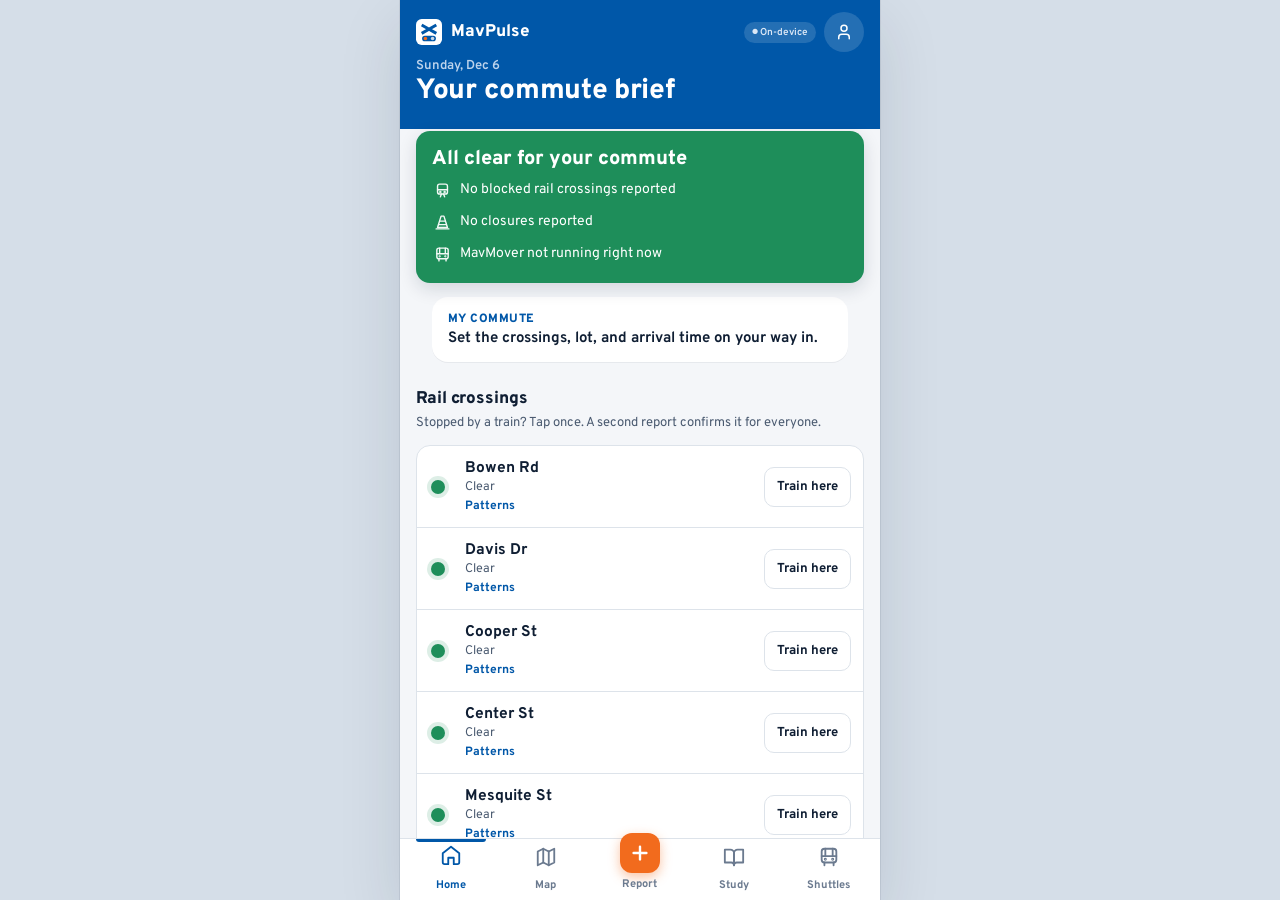
==== index.html @ 6c8ca6f6 "Show the path on the lock screen only while the app is in the background One notice appears when you" ====
<!DOCTYPE html>
<html lang="en">
<head>
    <meta charset="UTF-8">
    <meta name="viewport" content="width=device-width, initial-scale=1.0, viewport-fit=cover">
    <meta name="theme-color" content="#0f1920">
    <meta name="description" content="MavPulse: live rail crossings, closures, weather alerts, parking and MavMover shuttles for the UTA community.">
    <meta name="apple-mobile-web-app-capable" content="yes">
    <meta name="apple-mobile-web-app-title" content="MavPulse">
    <title>MavPulse — UTA Campus & Commute</title>
    <link rel="manifest" href="manifest.webmanifest">
    <link rel="icon" type="image/png" sizes="64x64" href="icons/favicon-64.png">
    <link rel="icon" type="image/png" sizes="192x192" href="icons/icon-192.png">
    <link rel="apple-touch-icon" href="icons/apple-touch-icon.png">
    <link rel="stylesheet" href="vendor/leaflet/leaflet.css">
    <link rel="preconnect" href="https://fonts.googleapis.com">
    <link rel="preconnect" href="https://fonts.gstatic.com" crossorigin>
    <link rel="stylesheet" href="https://fonts.googleapis.com/css2?family=Overpass:wght@400;500;600;700;800&display=swap">
    <link rel="stylesheet" href="style.css">
</head>
<body>
<svg width="0" height="0" style="position:absolute" aria-hidden="true">
  <defs>
    <symbol id="i-home" viewBox="0 0 24 24"><path d="m3 10 9-7 9 7v10a2 2 0 0 1-2 2h-4v-7H9v7H5a2 2 0 0 1-2-2z"/></symbol>
    <symbol id="i-map" viewBox="0 0 24 24"><path d="M3 6l6-3 6 3 6-3v15l-6 3-6-3-6 3z"/><path d="M9 3v15M15 6v15"/></symbol>
    <symbol id="i-plus" viewBox="0 0 24 24"><path d="M5 12h14M12 5v14"/></symbol>
    <symbol id="i-book" viewBox="0 0 24 24"><path d="M2 4h6a4 4 0 0 1 4 4v13a3 3 0 0 0-3-3H2z"/><path d="M22 4h-6a4 4 0 0 0-4 4v13a3 3 0 0 1 3-3h7z"/></symbol>
    <symbol id="i-bus" viewBox="0 0 24 24"><rect x="4" y="3" width="16" height="15" rx="3"/><path d="M4 11h16M8 3v8M16 3v8M7 18v3M17 18v3"/><circle cx="8" cy="14.5" r=".6"/><circle cx="16" cy="14.5" r=".6"/></symbol>
    <symbol id="i-user" viewBox="0 0 24 24"><path d="M19 21v-2a4 4 0 0 0-4-4H9a4 4 0 0 0-4 4v2"/><circle cx="12" cy="7" r="4"/></symbol>
    <symbol id="i-train" viewBox="0 0 24 24"><rect x="5" y="3" width="14" height="14" rx="3"/><path d="M5 11h14M9 21l1.5-4M15 21l-1.5-4"/><circle cx="9" cy="14" r=".7"/><circle cx="15" cy="14" r=".7"/></symbol>
    <symbol id="i-alert" viewBox="0 0 24 24"><path d="M10.3 3.9 2.2 18a2 2 0 0 0 1.7 3h16.2a2 2 0 0 0 1.7-3L13.7 3.9a2 2 0 0 0-3.4 0z"/><path d="M12 9v4M12 17h.01"/></symbol>
    <symbol id="i-cone" viewBox="0 0 24 24"><path d="M10 3h4l5 16H5z"/><path d="M8 10h8M6.5 15h11M3 21h18"/></symbol>
    <symbol id="i-parking" viewBox="0 0 24 24"><rect x="3" y="3" width="18" height="18" rx="3"/><path d="M9 17V7h4a3 3 0 0 1 0 6H9"/></symbol>
    <symbol id="i-shield" viewBox="0 0 24 24"><path d="M12 22s8-3.5 8-10V5l-8-3-8 3v7c0 6.5 8 10 8 10z"/></symbol>
    <symbol id="i-locate" viewBox="0 0 24 24"><circle cx="12" cy="12" r="7"/><circle cx="12" cy="12" r="2.5"/><path d="M12 2v3M12 19v3M2 12h3M19 12h3"/></symbol>
    <symbol id="i-pin" viewBox="0 0 24 24"><path d="M12 22s7-6.2 7-12a7 7 0 0 0-14 0c0 5.8 7 12 7 12z"/><circle cx="12" cy="10" r="2.5"/></symbol>
    <symbol id="i-ext" viewBox="0 0 24 24"><path d="M14 4h6v6M10 14 20 4M19 14v5a1 1 0 0 1-1 1H5a1 1 0 0 1-1-1V6a1 1 0 0 1 1-1h5"/></symbol>
    <symbol id="i-close" viewBox="0 0 24 24"><path d="M6 6l12 12M18 6 6 18"/></symbol>
    <symbol id="i-temp" viewBox="0 0 24 24"><path d="M14 14.8V4a2 2 0 0 0-4 0v10.8a4 4 0 1 0 4 0z"/></symbol>
    <symbol id="i-siren" viewBox="0 0 24 24"><path d="M7 18v-6a5 5 0 0 1 10 0v6"/><path d="M5 21h14v-3H5zM12 3v2M4.2 6.2l1.4 1.4M19.8 6.2l-1.4 1.4"/></symbol>
    <symbol id="i-bag" viewBox="0 0 24 24"><path d="M5 8h14l-1 13H6z"/><path d="M9 8V6a3 3 0 0 1 6 0v2"/></symbol>
    <symbol id="i-pill" viewBox="0 0 24 24"><rect x="3" y="8.5" width="18" height="7" rx="3.5" transform="rotate(-45 12 12)"/><path d="m9.5 9.5 5 5"/></symbol>
    <symbol id="i-card" viewBox="0 0 24 24"><rect x="3" y="6" width="18" height="12" rx="2"/><path d="M3 10h18M7 15h3"/></symbol>
    <symbol id="i-spray" viewBox="0 0 24 24"><rect x="7" y="9" width="8" height="12" rx="1.5"/><path d="M9 9V6h4v3M16 5h.01M19 4h.01M19 7h.01M17.5 2.5h.01"/></symbol>
    <symbol id="i-bolt" viewBox="0 0 24 24"><path d="M13 2 4 14h7l-1 8 9-12h-7z"/></symbol>
    <symbol id="i-key" viewBox="0 0 24 24"><circle cx="8" cy="15" r="4"/><path d="m11 12 9-9M17 6l2 2M15 8l2 2"/></symbol>
    <symbol id="i-car" viewBox="0 0 24 24"><path d="M5 17H3v-5l2-5h14l2 5v5h-2"/><path d="M3 12h18"/><circle cx="7.5" cy="17" r="2"/><circle cx="16.5" cy="17" r="2"/><path d="M9.5 17h5"/></symbol>
    <symbol id="i-police" viewBox="0 0 24 24"><path d="M12 2 4 5v6c0 5 3.4 9.4 8 11 4.6-1.6 8-6 8-11V5z"/><path d="M12 8l1.2 2.4 2.6.4-1.9 1.8.5 2.6-2.4-1.3-2.4 1.3.5-2.6-1.9-1.8 2.6-.4z"/></symbol>
    <symbol id="i-bell" viewBox="0 0 24 24"><path d="M6 8a6 6 0 0 1 12 0c0 7 3 9 3 9H3s3-2 3-9M10.3 21a1.9 1.9 0 0 0 3.4 0"/></symbol>
    <symbol id="i-sun" viewBox="0 0 24 24"><circle cx="12" cy="12" r="4.5"/><path d="M12 1.5v2.5M12 20v2.5M4.6 4.6l1.8 1.8M17.6 17.6l1.8 1.8M1.5 12H4M20 12h2.5M4.6 19.4l1.8-1.8M17.6 6.4l1.8-1.8"/></symbol>
    <symbol id="i-partly" viewBox="0 0 24 24"><path d="M8 3v1.5M3.6 4.6l1 1M2 9h1.5M12.4 4.6l-1 1"/><path d="M5.3 11.2A4 4 0 1 1 11.6 7"/><path d="M17 20H8.5a4 4 0 1 1 1-7.9A5 5 0 0 1 19 13.5 3.3 3.3 0 0 1 17 20z"/></symbol>
    <symbol id="i-cloud" viewBox="0 0 24 24"><path d="M17.5 19H8a5 5 0 1 1 1.2-9.9A6 6 0 0 1 20.5 12 3.6 3.6 0 0 1 17.5 19z"/></symbol>
    <symbol id="i-rain" viewBox="0 0 24 24"><path d="M17.5 15H8a5 5 0 1 1 1.2-9.9A6 6 0 0 1 20.5 8 3.6 3.6 0 0 1 17.5 15z"/><path d="M8 18l-1 3M12 18l-1 3M16 18l-1 3"/></symbol>
    <symbol id="i-storm" viewBox="0 0 24 24"><path d="M17.5 14H8a5 5 0 1 1 1.2-9.9A6 6 0 0 1 20.5 7 3.6 3.6 0 0 1 17.5 14z"/><path d="M12.5 14l-2.5 4h4l-2.5 4"/></symbol>
    <symbol id="i-fog" viewBox="0 0 24 24"><path d="M4 9h16M3 13h18M5 17h14M8 21h8"/></symbol>
    <symbol id="i-snow" viewBox="0 0 24 24"><path d="M12 2v20M4 6l16 12M20 6 4 18"/></symbol>
    <symbol id="i-check" viewBox="0 0 24 24"><path d="M20 6 9 17l-5-5"/></symbol>
    <symbol id="i-star" viewBox="0 0 24 24"><path d="m12 3 2.8 5.7 6.2.9-4.5 4.4 1.1 6.2L12 17.3l-5.6 2.9 1.1-6.2L3 9.6l6.2-.9z"/></symbol>
    <symbol id="i-refresh" viewBox="0 0 24 24"><path d="M21 12a9 9 0 1 1-2.6-6.4L21 8"/><path d="M21 3v5h-5"/></symbol>
  </defs>
</svg>
<div class="phone-container">
<div class="phone-screen">
    <div class="splash" id="splash" aria-hidden="true">
        <svg class="splash-mark" viewBox="0 0 120 120">
            <g stroke="#fff" stroke-width="13" stroke-linecap="butt"><path d="M18 22l84 48M102 22L18 70"/></g>
            <rect x="20" y="82" width="80" height="30" rx="15" fill="#fff"/>
            <circle class="lamp-a" cx="40" cy="97" r="9"/>
            <circle class="lamp-b" cx="80" cy="97" r="9"/>
        </svg>
        <div class="splash-name">MavPulse</div>
    </div>

    <header class="app-bar">
        <div class="app-brand"><svg class="brand-mark" viewBox="0 0 32 32" aria-hidden="true"><rect width="32" height="32" rx="7" fill="#fff"/><g stroke="#0057a8" stroke-width="3.6" stroke-linecap="butt"><path d="M7 7.5l18 10.2M25 7.5L7 17.7"/></g><rect x="7.5" y="20.5" width="17" height="7" rx="3.5" fill="#0057a8"/><circle cx="11.6" cy="24" r="2.2" fill="#f26b1d"/><circle cx="20.4" cy="24" r="2.2" fill="#cbd6e4"/></svg>MavPulse</div>
        <div class="app-bar-right">
            <span class="sync-pill" id="sync-pill" title="Data mode">Connecting…</span>
            <button class="icon-btn" id="open-profile" type="button" aria-label="Profile and settings"><svg class="i" aria-hidden="true"><use href="#i-user"/></svg></button>
        </div>
    </header>
    <div class="offline-banner" id="offline-banner" hidden>You're offline. Showing the last conditions we loaded<span id="offline-since"></span>. Reports you make stay on this phone until you're back online.</div>

    <main class="main-content">

        <!-- ============ HOME ============ -->
        <section id="view-home" class="app-view active" aria-label="Home">
            <div class="view-header">
                <div class="view-tagline" id="home-date">Today</div>
                <div class="view-title">Your commute brief</div>
            </div>
            <div class="view-body">
                <div class="brief-card" id="brief-card" data-level="good">
                    <div class="brief-headline" id="brief-headline">Checking conditions…</div>
                    <ul class="brief-lines" id="brief-lines"></ul>
                </div>

                <button class="commute-card" id="open-commute" type="button">
                    <span class="commute-kicker" id="commute-kicker">My commute</span>
                    <span id="commute-summary">Set the crossings, lot, and arrival time on your way in.</span>
                </button>

                <div id="mavalert-list"></div>
                <div id="crossing-alerts"></div>

                <h2 class="section-title">Rail crossings</h2>
                <p class="section-hint">Stopped by a train? Tap once. A second report confirms it for everyone.</p>
                <div class="signal-board" id="crossing-list" aria-live="polite"></div>

                <h2 class="section-title">Closures reported by commuters</h2>
                <div id="closure-list" class="report-list"></div>

                <div class="emergency-card">
                    <div class="emergency-title">UTA emergency alerts</div>
                    <p>Official MavAlerts go out by text and email. Verified MavPulse admins relay them here, but sign up so you never miss one.</p>
                    <div class="row-btns">
                        <a class="pill-btn" id="link-mavalert" target="_blank" rel="noopener">Sign up for MavAlert <svg class="i sm" aria-hidden="true"><use href="#i-ext"/></svg></a>
                        <a class="pill-btn" id="link-emergency" target="_blank" rel="noopener">UTA emergency info <svg class="i sm" aria-hidden="true"><use href="#i-ext"/></svg></a>
                        <a class="pill-btn" id="link-hotline">Call emergency info line</a>
                    </div>
                </div>

                <details class="more-fold" id="home-more">
                    <summary>See more</summary>
                    <h2 class="section-title">Weather</h2>
                    <div class="nws-alert-status" id="nws-alert-status" aria-live="polite">Checking the National Weather Service…</div>
                    <div id="nws-alert-list" class="nws-alert-list"><div class="skeleton short"></div></div>

                    <div class="weather-strip" id="weather-strip">
                        <div class="weather-strip-icon" id="current-weather-icon" aria-hidden="true"><svg class="i"><use href="#i-partly"/></svg></div>
                        <div class="weather-strip-main">
                            <div><strong id="current-temperature">--</strong>° <span id="current-condition">Loading weather</span></div>
                            <div class="weather-strip-sub" id="weather-sub">UTA campus · Open-Meteo</div>
                            <div class="weather-strip-sub" id="weather-updated"></div>
                        </div>
                        <button class="icon-btn light" id="weather-refresh" type="button" aria-label="Refresh weather"><svg class="i" aria-hidden="true"><use href="#i-refresh"/></svg></button>
                    </div>

                    <h2 class="section-title">City road work</h2>
                    <p class="section-hint">Barricaded work zones from the City of Arlington's permit data.</p>
                    <div id="roadwork-list" class="report-list"><div class="skeleton"></div><div class="skeleton short"></div></div>

                    <h2 class="section-title">Campus updates</h2>
                    <div id="update-list" class="report-list"></div>
                </details>
            </div>
        </section>

        <!-- ============ MAP ============ -->
        <section id="view-map" class="app-view" aria-label="Map">
            <div class="view-header">
                <div class="view-tagline">Live conditions</div>
                <div class="view-title">Campus map</div>
            </div>
            <div class="filter-bar" aria-label="Map layers">
                <button class="filter-chip active" type="button" data-layer="crossings" aria-pressed="true">Crossings</button>
                <button class="filter-chip active" type="button" data-layer="closures" aria-pressed="true">Closures</button>
                <button class="filter-chip" type="button" data-layer="alerts" aria-pressed="false">Weather alerts</button>
                <button class="filter-chip" type="button" data-layer="roadwork" aria-pressed="false">City road work</button>
                <button class="filter-chip" type="button" data-layer="safety" aria-pressed="false">Safety</button>
                <button class="filter-chip" type="button" data-layer="parking" aria-pressed="false">Parking</button>
                <button class="filter-chip" type="button" data-layer="shuttles" aria-pressed="false">Shuttles</button>
                <button class="filter-chip" type="button" data-layer="study" aria-pressed="false">Study</button>
            </div>
            <div class="map-canvas">
                <div id="leaflet-map"></div>
                <button class="locate-btn" id="locate-btn" type="button" aria-pressed="false"><svg class="i" aria-hidden="true"><use href="#i-locate"/></svg><span>Locate me</span></button>
            </div>
            <div class="hazard-banner" id="hazard-banner" hidden></div>
            <div class="safety-card" id="safety-card" hidden></div>
            <section class="parking-panel" id="parking-panel" hidden aria-labelledby="parking-title">
                <div class="parking-head">
                    <h2 class="section-title" id="parking-title">UTA parking</h2>
                    <button class="small-btn" id="parking-fit" type="button">Show all on map</button>
                </div>
                <p class="section-hint" id="parking-count">Every UTA parking area is shaded blue on the map. Garages are labeled.</p>
                <div class="garage-list" id="garage-list"></div>
                <h3 class="zone-title">Student commuter zones</h3>
                <div class="zone-list" id="zone-list"></div>
                <p class="source-note">Zones apply on peak weeks (Aug 17–Sep 30 and Jan 12–Feb 15), weekdays 7 AM–1 PM. After 5 PM and on weekends most lots are open to any valid permit. Always follow posted signs. Source: UTA Parking &amp; Transportation, 2026–27 permit guide; outlines © OpenStreetMap.</p>
                <a class="parking-finder" id="parking-finder" target="_blank" rel="noopener">
                    <span><strong>Live open spaces</strong><span>Official counts in UTA Parking Finder</span></span>
                    <svg class="i" aria-hidden="true"><use href="#i-ext"/></svg>
                </a>
            </section>
            <div class="map-footer-text" id="map-footer-text">Tap a marker for detail.</div>
            <div class="map-legend">
                <div><span class="legend-dot crossing-clear"></span> Crossing clear</div>
                <div><span class="legend-dot crossing-blocked"></span> Crossing blocked</div>
                <div><span class="legend-dot closures"></span> Closure (commuter)</div>
                <div><span class="legend-swatch roadwork"></span> City road work</div>
                <div><span class="legend-swatch rail"></span> UP rail line</div>
                <div><span class="legend-dot me"></span> You</div>
                <div><span class="legend-swatch parking-area"></span> UTA parking</div>
                <div><span class="legend-dot shuttles"></span> Shuttle stop</div>
                <div><span class="legend-dot study"></span> Study spot</div>
                <div><span class="legend-swatch alert"></span> Weather alert area</div>
            </div>
        </section>

        <!-- ============ REPORT (contribute) ============ -->
        <section id="view-report" class="app-view" aria-label="Report">
            <div class="view-header">
                <div class="view-tagline">Help other Mavs</div>
                <div class="view-title">Report in one tap</div>
            </div>
            <div class="view-body">
                <div class="safety-note"><svg class="i" aria-hidden="true"><use href="#i-car"/></svg><span>Driving? Pull over or hand the phone to a passenger. Nothing here needs typing.</span></div>

                <div class="report-block">
                    <h3><svg class="i" aria-hidden="true"><use href="#i-train"/></svg>Train blocking a crossing</h3>
                    <p class="section-hint">Tap the crossing you're stopped at.</p>
                    <div class="big-btn-grid" id="report-crossing-grid"></div>
                    <button class="text-btn" id="report-crossing-near" type="button"><svg class="i sm" aria-hidden="true"><use href="#i-pin"/></svg>Use my location to pick the nearest crossing</button>
                </div>

                <div class="report-block">
                    <h3><svg class="i" aria-hidden="true"><use href="#i-cone"/></svg>Closure or road issue</h3>
                    <p class="section-hint">1. What is it?</p>
                    <div class="chip-grid" id="closure-kind-grid" role="radiogroup" aria-label="Kind of issue"></div>
                    <p class="section-hint">2. Where?</p>
                    <select id="closure-place" class="big-select" aria-label="Location">
                        <option value="">Choose a location…</option>
                    </select>
                    <div class="row-btns">
                        <button class="text-btn" id="closure-use-gps" type="button"><svg class="i sm" aria-hidden="true"><use href="#i-pin"/></svg>Use my location</button>
                        <button class="text-btn" id="closure-pick-map" type="button"><svg class="i sm" aria-hidden="true"><use href="#i-map"/></svg>Pick on map</button>
                    </div>
                    <button class="primary-btn" id="closure-submit" type="button">Post closure</button>
                    <div class="form-msg" id="closure-msg" aria-live="polite"></div>
                </div>

                <div class="points-card" id="points-card"></div>
            </div>
        </section>

        <!-- ============ STUDY ============ -->
        <section id="view-study" class="app-view" aria-label="Study spots">
            <div class="view-header">
                <div class="view-tagline">Find a seat</div>
                <div class="view-title">Study spots</div>
            </div>
            <div class="filter-bar study-filter-bar" aria-label="Study spot filters">
                <button class="filter-chip active" type="button" data-study-filter="all" aria-pressed="true">All</button>
                <button class="filter-chip" type="button" data-study-filter="open" aria-pressed="false">Reported open</button>
            </div>
            <div class="study-intro">There is no public seat-count feed for UTA study spaces, so MavPulse only shows what students report. Reports count for 60 minutes and earn you points.</div>
            <div class="view-body study-list" id="study-list"></div>
        </section>

        <!-- ============ SHUTTLES ============ -->
        <section id="view-transit" class="app-view" aria-label="Shuttles">
            <div class="view-header">
                <div class="view-tagline">MavMover</div>
                <div class="view-title">Campus shuttles</div>
            </div>
            <div class="view-body">
                <a class="tripshot-card" id="tripshot-link" target="_blank" rel="noopener">
                    <div>
                        <strong>See live bus locations</strong>
                        <span>Opens UTA's official TripShot tracker</span>
                    </div>
                    <svg class="i" aria-hidden="true"><use href="#i-ext"/></svg>
                </a>
                <div class="transit-toolbar"><span id="transit-updated">Schedule</span></div>
                <div class="route-list" id="route-list"></div>
                <p class="source-note">Routes, stops and hours from UTA Parking &amp; Transportation (school-year, Mon–Fri). Live vehicle positions are TripShot's; MavPulse links to them rather than copying them.</p>
            </div>
        </section>
    </main>

    <nav class="tab-bar" aria-label="Sections">
        <span class="tab-glider" id="tab-glider" aria-hidden="true"></span>
        <button class="tab-item active" data-view="home" aria-current="page"><span class="tab-icon"><svg class="i" aria-hidden="true"><use href="#i-home"/></svg></span><span class="tab-label">Home</span></button>
        <button class="tab-item" data-view="map"><span class="tab-icon"><svg class="i" aria-hidden="true"><use href="#i-map"/></svg></span><span class="tab-label">Map</span></button>
        <button class="tab-item tab-report" data-view="report"><span class="tab-icon"><svg class="i" aria-hidden="true"><use href="#i-plus"/></svg></span><span class="tab-label">Report</span></button>
        <button class="tab-item" data-view="study"><span class="tab-icon"><svg class="i" aria-hidden="true"><use href="#i-book"/></svg></span><span class="tab-label">Study</span></button>
        <button class="tab-item" data-view="transit"><span class="tab-icon"><svg class="i" aria-hidden="true"><use href="#i-bus"/></svg></span><span class="tab-label">Shuttles</span></button>
    </nav>

    <!-- ============ PROFILE / SETTINGS SHEET ============ -->
    <div class="sheet-backdrop" id="sheet-backdrop" hidden></div>
    <aside class="sheet" id="extra-sheet" hidden aria-label="Details">
        <div class="sheet-grip" aria-hidden="true"></div>
        <div class="sheet-head">
            <h2 id="extra-title">Details</h2>
            <button class="icon-btn dark" id="close-extra" type="button" aria-label="Close"><svg class="i" aria-hidden="true"><use href="#i-close"/></svg></button>
        </div>
        <div class="sheet-body" id="extra-body"></div>
    </aside>
    <aside class="sheet" id="profile-sheet" hidden aria-label="Profile and settings">
        <div class="sheet-grip" aria-hidden="true"></div>
        <div class="sheet-head">
            <h2>Profile &amp; settings</h2>
            <button class="icon-btn dark" id="close-profile" type="button" aria-label="Close"><svg class="i" aria-hidden="true"><use href="#i-close"/></svg></button>
        </div>
        <div class="sheet-body">
            <div class="points-card" id="profile-points"></div>

            <h3>Weekly leaderboard</h3>
            <p class="section-hint">UTA emails and other accounts are ranked on separate boards.</p>
            <h4 class="lb-label">UTA</h4>
            <ol class="leaderboard" id="leaderboard" aria-label="UTA reporters this week"></ol>
            <h4 class="lb-label">Other</h4>
            <ol class="leaderboard" id="leaderboard-other" aria-label="Other reporters this week"></ol>

            <div class="account-card" id="account-card">
                <div id="acct-anon">
                    <p class="section-hint"><b>Reporting never needs an account.</b> Create one to put your first name on a board and keep your points on any device.</p>
                    <div class="seg kind-seg" role="radiogroup" aria-label="Account type" id="acct-kind">
                        <button type="button" data-kind="uta" class="on" aria-checked="true">UTA</button>
                        <button type="button" data-kind="other" aria-checked="false">Other</button>
                    </div>
                    <p class="section-hint" id="acct-kind-help">Use your @mavs.uta.edu or @uta.edu email. You rank on the UTA board.</p>
                    <form id="acct-form" class="admin-form" autocomplete="on">
                        <input type="text" id="acct-name" placeholder="First name (shown on the board)" autocomplete="given-name" maxlength="20">
                        <input type="email" id="acct-email" placeholder="you@mavs.uta.edu" autocomplete="username" required>
                        <input type="password" id="acct-pass" placeholder="Password (6+ characters)" autocomplete="new-password" minlength="6" required>
                        <div class="acct-btns">
                            <button class="small-btn" type="submit" data-act="signup">Create account</button>
                            <button class="text-btn" type="submit" data-act="signin">I already have one</button>
                        </div>
                    </form>
                </div>
                <div id="acct-verify" hidden>
                    <p class="section-hint"><span class="kind-badge" id="acct-badge-verify">UTA</span> <b>Check your inbox.</b> We sent a link to <b id="acct-verify-email"></b>. Tap it, then come back here. You can keep reporting meanwhile; your points are saved. (Not there? Check Junk.)</p>
                    <div class="acct-btns">
                        <button class="small-btn" id="acct-check" type="button">I verified it</button>
                        <button class="text-btn" id="acct-resend" type="button">Resend the link</button>
                    </div>
                </div>
                <div id="acct-done" hidden>
                    <p class="section-hint">Signed in as <span class="kind-badge" id="acct-badge">UTA</span> <b id="acct-who"></b></p>
                    <form id="profile-form" class="admin-form">
                        <input type="text" id="profile-name" placeholder="First name" maxlength="20" required>
                        <label class="check-row"><input type="checkbox" id="profile-show" checked> <span id="profile-show-label">Show me on the UTA leaderboard</span></label>
                        <button class="small-btn" type="submit">Save</button>
                    </form>
                </div>
                <button class="text-btn" id="acct-signout" type="button" hidden>Sign out</button>
                <div class="form-msg" id="acct-msg" aria-live="polite"></div>
            </div>

            <h3>Notifications</h3>
            <div class="seg" role="radiogroup" aria-label="Notification mode" id="notify-mode">
                <button type="button" data-mode="commuter">Commuter</button>
                <button type="button" data-mode="quiet">Quiet</button>
                <button type="button" data-mode="off">Off</button>
            </div>
            <p class="section-hint" id="notify-help"></p>
            <div class="warn-card" id="notify-blocked" hidden>
                <strong>Notifications are blocked</strong>
                <p>Your phone is blocking alerts, so you'll only see them inside the app.</p>
                <p class="section-hint">iPhone: Settings → Notifications, or Safari → this site → Allow. Android: the lock icon in the address bar → Permissions → Notifications → Allow. If MavPulse is installed, also allow notifications for the app. A fully closed app cannot be woken without a push server, which this free host does not run. Android can still show a lock-screen alert while the installed app is in the background.</p>
            </div>

            <h3>Install on your phone</h3>
            <p class="section-hint">iPhone: Safari → Share → <b>Add to Home Screen</b>. Android: Chrome → ⋮ → <b>Install app</b>. No app store needed.</p>
            <button class="small-btn" id="install-btn" type="button" hidden>Install MavPulse</button>

            <div id="test-mode" hidden>
            <h3>Test mode</h3>
            <p class="section-hint">Simulates a train at a crossing (two fake reporters) so the 30-second alert requirement can be tested without a real train. Simulated reports stay on this device only.</p>
            <select id="sim-crossing" class="big-select" aria-label="Crossing to simulate"></select>
            <button class="small-btn" id="sim-train" type="button">Simulate a train</button>
            <div class="form-msg" id="sim-msg" aria-live="polite"></div>
            </div>

            <h3>Admins</h3>
            <div id="admin-area">
                <p class="section-hint">Admins post official campus updates and remove bad reports. We recruit them from UTA commuter groups and ACM; the team adds each one by hand.</p>
                <form id="admin-form" class="admin-form" autocomplete="on">
                    <input type="email" id="admin-email" placeholder="Admin email" autocomplete="username" required>
                    <input type="password" id="admin-pass" placeholder="Password" autocomplete="current-password" required>
                    <button class="small-btn" type="submit">Admin sign in</button>
                </form>
                <a class="text-btn" id="admin-volunteer" href="#">Want to be an admin? Email the team</a>
            </div>
            <div id="admin-panel" hidden>
                <p class="section-hint">Signed in as admin: <b id="admin-who"></b></p>
                <form id="update-form" class="admin-form">
                    <input type="text" id="update-title" maxlength="80" placeholder="Update title" required>
                    <textarea id="update-body" maxlength="280" rows="3" placeholder="Message (max 280 characters)" required></textarea>
                    <label class="check-row"><input type="checkbox" id="update-mavalert"> This relays an official UTA MavAlert</label>
                    <button class="small-btn" type="submit">Post campus update</button>
                </form>
                <button class="text-btn" id="admin-signout" type="button">Sign out</button>
            </div>
            <div class="form-msg" id="admin-msg" aria-live="polite"></div>

            <p class="source-note" id="about-note"></p>
        </div>
    </aside>

    <div class="toast" id="toast" role="status" aria-live="polite" hidden><span class="toast-icon" id="toast-icon"></span><span id="toast-text"></span></div>
</div>
</div>

<script src="vendor/leaflet/leaflet.js"></script>
<script src="firebase-config.js"></script>
<script src="data.js"></script>
<script src="parking-areas.js"></script>
<script src="detours.js"></script>
<script src="logic.js"></script>
<script src="store.js"></script>
<script src="citydata.js"></script>
<script src="script.js"></script>
</body>
</html>
---- vendor/leaflet/leaflet.css ----
/* required styles */

.leaflet-pane,
.leaflet-tile,
.leaflet-marker-icon,
.leaflet-marker-shadow,
.leaflet-tile-container,
.leaflet-pane > svg,
.leaflet-pane > canvas,
.leaflet-zoom-box,
.leaflet-image-layer,
.leaflet-layer {
	position: absolute;
	left: 0;
	top: 0;
	}
.leaflet-container {
	overflow: hidden;
	}
.leaflet-tile,
.leaflet-marker-icon,
.leaflet-marker-shadow {
	-webkit-user-select: none;
	   -moz-user-select: none;
	        user-select: none;
	  -webkit-user-drag: none;
	}
/* Prevents IE11 from highlighting tiles in blue */
.leaflet-tile::selection {
	background: transparent;
}
/* Safari renders non-retina tile on retina better with this, but Chrome is worse */
.leaflet-safari .leaflet-tile {
	image-rendering: -webkit-optimize-contrast;
	}
/* hack that prevents hw layers "stretching" when loading new tiles */
.leaflet-safari .leaflet-tile-container {
	width: 1600px;
	height: 1600px;
	-webkit-transform-origin: 0 0;
	}
.leaflet-marker-icon,
.leaflet-marker-shadow {
	display: block;
	}
/* .leaflet-container svg: reset svg max-width decleration shipped in Joomla! (joomla.org) 3.x */
/* .leaflet-container img: map is broken in FF if you have max-width: 100% on tiles */
.leaflet-container .leaflet-overlay-pane svg {
	max-width: none !important;
	max-height: none !important;
	}
.leaflet-container .leaflet-marker-pane img,
.leaflet-container .leaflet-shadow-pane img,
.leaflet-container .leaflet-tile-pane img,
.leaflet-container img.leaflet-image-layer,
.leaflet-container .leaflet-tile {
	max-width: none !important;
	max-height: none !important;
	width: auto;
	padding: 0;
	}

.leaflet-container img.leaflet-tile {
	/* See: https://bugs.chromium.org/p/chromium/issues/detail?id=600120 */
	mix-blend-mode: plus-lighter;
}

.leaflet-container.leaflet-touch-zoom {
	-ms-touch-action: pan-x pan-y;
	touch-action: pan-x pan-y;
	}
.leaflet-container.leaflet-touch-drag {
	-ms-touch-action: pinch-zoom;
	/* Fallback for FF which doesn't support pinch-zoom */
	touch-action: none;
	touch-action: pinch-zoom;
}
.leaflet-container.leaflet-touch-drag.leaflet-touch-zoom {
	-ms-touch-action: none;
	touch-action: none;
}
.leaflet-container {
	-webkit-tap-highlight-color: transparent;
}
.leaflet-container a {
	-webkit-tap-highlight-color: rgba(51, 181, 229, 0.4);
}
.leaflet-tile {
	filter: inherit;
	visibility: hidden;
	}
.leaflet-tile-loaded {
	visibility: inherit;
	}
.leaflet-zoom-box {
	width: 0;
	height: 0;
	-moz-box-sizing: border-box;
	     box-sizing: border-box;
	z-index: 800;
	}
/* workaround for https://bugzilla.mozilla.org/show_bug.cgi?id=888319 */
.leaflet-overlay-pane svg {
	-moz-user-select: none;
	}

.leaflet-pane         { z-index: 400; }

.leaflet-tile-pane    { z-index: 200; }
.leaflet-overlay-pane { z-index: 400; }
.leaflet-shadow-pane  { z-index: 500; }
.leaflet-marker-pane  { z-index: 600; }
.leaflet-tooltip-pane   { z-index: 650; }
.leaflet-popup-pane   { z-index: 700; }

.leaflet-map-pane canvas { z-index: 100; }
.leaflet-map-pane svg    { z-index: 200; }

.leaflet-vml-shape {
	width: 1px;
	height: 1px;
	}
.lvml {
	behavior: url(#default#VML);
	display: inline-block;
	position: absolute;
	}


/* control positioning */

.leaflet-control {
	position: relative;
	z-index: 800;
	pointer-events: visiblePainted; /* IE 9-10 doesn't have auto */
	pointer-events: auto;
	}
.leaflet-top,
.leaflet-bottom {
	position: absolute;
	z-index: 1000;
	pointer-events: none;
	}
.leaflet-top {
	top: 0;
	}
.leaflet-right {
	right: 0;
	}
.leaflet-bottom {
	bottom: 0;
	}
.leaflet-left {
	left: 0;
	}
.leaflet-control {
	float: left;
	clear: both;
	}
.leaflet-right .leaflet-control {
	float: right;
	}
.leaflet-top .leaflet-control {
	margin-top: 10px;
	}
.leaflet-bottom .leaflet-control {
	margin-bottom: 10px;
	}
.leaflet-left .leaflet-control {
	margin-left: 10px;
	}
.leaflet-right .leaflet-control {
	margin-right: 10px;
	}


/* zoom and fade animations */

.leaflet-fade-anim .leaflet-popup {
	opacity: 0;
	-webkit-transition: opacity 0.2s linear;
	   -moz-transition: opacity 0.2s linear;
	        transition: opacity 0.2s linear;
	}
.leaflet-fade-anim .leaflet-map-pane .leaflet-popup {
	opacity: 1;
	}
.leaflet-zoom-animated {
	-webkit-transform-origin: 0 0;
	    -ms-transform-origin: 0 0;
	        transform-origin: 0 0;
	}
svg.leaflet-zoom-animated {
	will-change: transform;
}

.leaflet-zoom-anim .leaflet-zoom-animated {
	-webkit-transition: -webkit-transform 0.25s cubic-bezier(0,0,0.25,1);
	   -moz-transition:    -moz-transform 0.25s cubic-bezier(0,0,0.25,1);
	        transition:         transform 0.25s cubic-bezier(0,0,0.25,1);
	}
.leaflet-zoom-anim .leaflet-tile,
.leaflet-pan-anim .leaflet-tile {
	-webkit-transition: none;
	   -moz-transition: none;
	        transition: none;
	}

.leaflet-zoom-anim .leaflet-zoom-hide {
	visibility: hidden;
	}


/* cursors */

.leaflet-interactive {
	cursor: pointer;
	}
.leaflet-grab {
	cursor: -webkit-grab;
	cursor:    -moz-grab;
	cursor:         grab;
	}
.leaflet-crosshair,
.leaflet-crosshair .leaflet-interactive {
	cursor: crosshair;
	}
.leaflet-popup-pane,
.leaflet-control {
	cursor: auto;
	}
.leaflet-dragging .leaflet-grab,
.leaflet-dragging .leaflet-grab .leaflet-interactive,
.leaflet-dragging .leaflet-marker-draggable {
	cursor: move;
	cursor: -webkit-grabbing;
	cursor:    -moz-grabbing;
	cursor:         grabbing;
	}

/* marker & overlays interactivity */
.leaflet-marker-icon,
.leaflet-marker-shadow,
.leaflet-image-layer,
.leaflet-pane > svg path,
.leaflet-tile-container {
	pointer-events: none;
	}

.leaflet-marker-icon.leaflet-interactive,
.leaflet-image-layer.leaflet-interactive,
.leaflet-pane > svg path.leaflet-interactive,
svg.leaflet-image-layer.leaflet-interactive path {
	pointer-events: visiblePainted; /* IE 9-10 doesn't have auto */
	pointer-events: auto;
	}

/* visual tweaks */

.leaflet-container {
	background: #ddd;
	outline-offset: 1px;
	}
.leaflet-container a {
	color: #0078A8;
	}
.leaflet-zoom-box {
	border: 2px dotted #38f;
	background: rgba(255,255,255,0.5);
	}


/* general typography */
.leaflet-container {
	font-family: "Helvetica Neue", Arial, Helvetica, sans-serif;
	font-size: 12px;
	font-size: 0.75rem;
	line-height: 1.5;
	}


/* general toolbar styles */

.leaflet-bar {
	box-shadow: 0 1px 5px rgba(0,0,0,0.65);
	border-radius: 4px;
	}
.leaflet-bar a {
	background-color: #fff;
	border-bottom: 1px solid #ccc;
	width: 26px;
	height: 26px;
	line-height: 26px;
	display: block;
	text-align: center;
	text-decoration: none;
	color: black;
	}
.leaflet-bar a,
.leaflet-control-layers-toggle {
	background-position: 50% 50%;
	background-repeat: no-repeat;
	display: block;
	}
.leaflet-bar a:hover,
.leaflet-bar a:focus {
	background-color: #f4f4f4;
	}
.leaflet-bar a:first-child {
	border-top-left-radius: 4px;
	border-top-right-radius: 4px;
	}
.leaflet-bar a:last-child {
	border-bottom-left-radius: 4px;
	border-bottom-right-radius: 4px;
	border-bottom: none;
	}
.leaflet-bar a.leaflet-disabled {
	cursor: default;
	background-color: #f4f4f4;
	color: #bbb;
	}

.leaflet-touch .leaflet-bar a {
	width: 30px;
	height: 30px;
	line-height: 30px;
	}
.leaflet-touch .leaflet-bar a:first-child {
	border-top-left-radius: 2px;
	border-top-right-radius: 2px;
	}
.leaflet-touch .leaflet-bar a:last-child {
	border-bottom-left-radius: 2px;
	border-bottom-right-radius: 2px;
	}

/* zoom control */

.leaflet-control-zoom-in,
.leaflet-control-zoom-out {
	font: bold 18px 'Lucida Console', Monaco, monospace;
	text-indent: 1px;
	}

.leaflet-touch .leaflet-control-zoom-in, .leaflet-touch .leaflet-control-zoom-out  {
	font-size: 22px;
	}


/* layers control */

.leaflet-control-layers {
	box-shadow: 0 1px 5px rgba(0,0,0,0.4);
	background: #fff;
	border-radius: 5px;
	}
.leaflet-control-layers-toggle {
	background-image: url(images/layers.png);
	width: 36px;
	height: 36px;
	}
.leaflet-retina .leaflet-control-layers-toggle {
	background-image: url(images/layers-2x.png);
	background-size: 26px 26px;
	}
.leaflet-touch .leaflet-control-layers-toggle {
	width: 44px;
	height: 44px;
	}
.leaflet-control-layers .leaflet-control-layers-list,
.leaflet-control-layers-expanded .leaflet-control-layers-toggle {
	display: none;
	}
.leaflet-control-layers-expanded .leaflet-control-layers-list {
	display: block;
	position: relative;
	}
.leaflet-control-layers-expanded {
	padding: 6px 10px 6px 6px;
	color: #333;
	background: #fff;
	}
.leaflet-control-layers-scrollbar {
	overflow-y: scroll;
	overflow-x: hidden;
	padding-right: 5px;
	}
.leaflet-control-layers-selector {
	margin-top: 2px;
	position: relative;
	top: 1px;
	}
.leaflet-control-layers label {
	display: block;
	font-size: 13px;
	font-size: 1.08333em;
	}
.leaflet-control-layers-separator {
	height: 0;
	border-top: 1px solid #ddd;
	margin: 5px -10px 5px -6px;
	}

/* Default icon URLs */
.leaflet-default-icon-path { /* used only in path-guessing heuristic, see L.Icon.Default */
	background-image: url(images/marker-icon.png);
	}


/* attribution and scale controls */

.leaflet-container .leaflet-control-attribution {
	background: #fff;
	background: rgba(255, 255, 255, 0.8);
	margin: 0;
	}
.leaflet-control-attribution,
.leaflet-control-scale-line {
	padding: 0 5px;
	color: #333;
	line-height: 1.4;
	}
.leaflet-control-attribution a {
	text-decoration: none;
	}
.leaflet-control-attribution a:hover,
.leaflet-control-attribution a:focus {
	text-decoration: underline;
	}
.leaflet-attribution-flag {
	display: inline !important;
	vertical-align: baseline !important;
	width: 1em;
	height: 0.6669em;
	}
.leaflet-left .leaflet-control-scale {
	margin-left: 5px;
	}
.leaflet-bottom .leaflet-control-scale {
	margin-bottom: 5px;
	}
.leaflet-control-scale-line {
	border: 2px solid #777;
	border-top: none;
	line-height: 1.1;
	padding: 2px 5px 1px;
	white-space: nowrap;
	-moz-box-sizing: border-box;
	     box-sizing: border-box;
	background: rgba(255, 255, 255, 0.8);
	text-shadow: 1px 1px #fff;
	}
.leaflet-control-scale-line:not(:first-child) {
	border-top: 2px solid #777;
	border-bottom: none;
	margin-top: -2px;
	}
.leaflet-control-scale-line:not(:first-child):not(:last-child) {
	border-bottom: 2px solid #777;
	}

.leaflet-touch .leaflet-control-attribution,
.leaflet-touch .leaflet-control-layers,
.leaflet-touch .leaflet-bar {
	box-shadow: none;
	}
.leaflet-touch .leaflet-control-layers,
.leaflet-touch .leaflet-bar {
	border: 2px solid rgba(0,0,0,0.2);
	background-clip: padding-box;
	}


/* popup */

.leaflet-popup {
	position: absolute;
	text-align: center;
	margin-bottom: 20px;
	}
.leaflet-popup-content-wrapper {
	padding: 1px;
	text-align: left;
	border-radius: 12px;
	}
.leaflet-popup-content {
	margin: 13px 24px 13px 20px;
	line-height: 1.3;
	font-size: 13px;
	font-size: 1.08333em;
	min-height: 1px;
	}
.leaflet-popup-content p {
	margin: 17px 0;
	margin: 1.3em 0;
	}
.leaflet-popup-tip-container {
	width: 40px;
	height: 20px;
	position: absolute;
	left: 50%;
	margin-top: -1px;
	margin-left: -20px;
	overflow: hidden;
	pointer-events: none;
	}
.leaflet-popup-tip {
	width: 17px;
	height: 17px;
	padding: 1px;

	margin: -10px auto 0;
	pointer-events: auto;

	-webkit-transform: rotate(45deg);
	   -moz-transform: rotate(45deg);
	    -ms-transform: rotate(45deg);
	        transform: rotate(45deg);
	}
.leaflet-popup-content-wrapper,
.leaflet-popup-tip {
	background: white;
	color: #333;
	box-shadow: 0 3px 14px rgba(0,0,0,0.4);
	}
.leaflet-container a.leaflet-popup-close-button {
	position: absolute;
	top: 0;
	right: 0;
	border: none;
	text-align: center;
	width: 24px;
	height: 24px;
	font: 16px/24px Tahoma, Verdana, sans-serif;
	color: #757575;
	text-decoration: none;
	background: transparent;
	}
.leaflet-container a.leaflet-popup-close-button:hover,
.leaflet-container a.leaflet-popup-close-button:focus {
	color: #585858;
	}
.leaflet-popup-scrolled {
	overflow: auto;
	}

.leaflet-oldie .leaflet-popup-content-wrapper {
	-ms-zoom: 1;
	}
.leaflet-oldie .leaflet-popup-tip {
	width: 24px;
	margin: 0 auto;

	-ms-filter: "progid:DXImageTransform.Microsoft.Matrix(M11=0.70710678, M12=0.70710678, M21=-0.70710678, M22=0.70710678)";
	filter: progid:DXImageTransform.Microsoft.Matrix(M11=0.70710678, M12=0.70710678, M21=-0.70710678, M22=0.70710678);
	}

.leaflet-oldie .leaflet-control-zoom,
.leaflet-oldie .leaflet-control-layers,
.leaflet-oldie .leaflet-popup-content-wrapper,
.leaflet-oldie .leaflet-popup-tip {
	border: 1px solid #999;
	}


/* div icon */

.leaflet-div-icon {
	background: #fff;
	border: 1px solid #666;
	}


/* Tooltip */
/* Base styles for the element that has a tooltip */
.leaflet-tooltip {
	position: absolute;
	padding: 6px;
	background-color: #fff;
	border: 1px solid #fff;
	border-radius: 3px;
	color: #222;
	white-space: nowrap;
	-webkit-user-select: none;
	-moz-user-select: none;
	-ms-user-select: none;
	user-select: none;
	pointer-events: none;
	box-shadow: 0 1px 3px rgba(0,0,0,0.4);
	}
.leaflet-tooltip.leaflet-interactive {
	cursor: pointer;
	pointer-events: auto;
	}
.leaflet-tooltip-top:before,
.leaflet-tooltip-bottom:before,
.leaflet-tooltip-left:before,
.leaflet-tooltip-right:before {
	position: absolute;
	pointer-events: none;
	border: 6px solid transparent;
	background: transparent;
	content: "";
	}

/* Directions */

.leaflet-tooltip-bottom {
	margin-top: 6px;
}
.leaflet-tooltip-top {
	margin-top: -6px;
}
.leaflet-tooltip-bottom:before,
.leaflet-tooltip-top:before {
	left: 50%;
	margin-left: -6px;
	}
.leaflet-tooltip-top:before {
	bottom: 0;
	margin-bottom: -12px;
	border-top-color: #fff;
	}
.leaflet-tooltip-bottom:before {
	top: 0;
	margin-top: -12px;
	margin-left: -6px;
	border-bottom-color: #fff;
	}
.leaflet-tooltip-left {
	margin-left: -6px;
}
.leaflet-tooltip-right {
	margin-left: 6px;
}
.leaflet-tooltip-left:before,
.leaflet-tooltip-right:before {
	top: 50%;
	margin-top: -6px;
	}
.leaflet-tooltip-left:before {
	right: 0;
	margin-right: -12px;
	border-left-color: #fff;
	}
.leaflet-tooltip-right:before {
	left: 0;
	margin-left: -12px;
	border-right-color: #fff;
	}

/* Printing */

@media print {
	/* Prevent printers from removing background-images of controls. */
	.leaflet-control {
		-webkit-print-color-adjust: exact;
		print-color-adjust: exact;
		}
	}
---- style.css ----
:root {
    --bg-dark-header: #0f1920;
    --bg-dark-body: #111c24;
    --bg-light-canvas: #f7f5ee;
    --color-orange-alert: #d95325;
    --color-text-dark: #111c24;
    --color-text-muted: #656e75;
    --color-border: #e2e0d9;
    --color-green-success: #21593c;
}

* {
    box-sizing: border-box;
    margin: 0;
    padding: 0;
    font-family: -apple-system, BlinkMacSystemFont, "Segoe UI", Roboto, Helvetica, Arial, sans-serif;
    -webkit-tap-highlight-color: transparent;
}

body {
    background-color: #0b1115;
    display: flex;
    justify-content: center;
    align-items: center;
    min-height: 100vh;
    color: #ffffff;
}

.phone-container {
    width: 360px;
    height: 740px;
    background-color: #000000;
    border-radius: 40px;
    padding: 10px;
    box-shadow: 0 25px 50px -12px rgba(0, 0, 0, 0.5);
    border: 4px solid #334155;
    position: relative;
    overflow: hidden;
}

.phone-screen {
    width: 100%;
    height: 100%;
    background-color: var(--bg-dark-body);
    border-radius: 32px;
    overflow: hidden;
    display: flex;
    flex-direction: column;
    position: relative;
    overflow: hidden;
}

.status-bar {
    height: 34px;
    background-color: var(--bg-dark-header);
    display: flex;
    justify-content: space-between;
    align-items: center;
    padding: 0 24px;
    font-size: 11px;
    font-weight: 600;
    z-index: 10;
}

.battery-icon {
    width: 20px;
    height: 10px;
    border: 1px solid rgba(255, 255, 255, 0.8);
    border-radius: 3px;
    padding: 1px;
}
.battery-level {
    width: 100%;
    height: 100%;
    background-color: #ffffff;
    border-radius: 1px;
}

.main-content {
    flex: 1;
    height: 0;
    min-height: 0;
    overflow-y: auto;
    overflow-x: hidden;
    overscroll-behavior-y: contain;
    touch-action: pan-y;
    background-color: var(--bg-light-canvas);
    position: relative;
}

.main-content::-webkit-scrollbar { display: none; }
.main-content { -ms-overflow-style: none; scrollbar-width: none; }

.view-header {
    background-color: var(--bg-dark-header);
    padding: 12px 16px 20px 16px;
}
.view-tagline {
    font-size: 10px;
    text-transform: uppercase;
    letter-spacing: 1.5px;
    color: #9ca3af;
    font-weight: 700;
    margin-bottom: 4px;
}
.view-title {
    font-size: 24px;
    font-weight: 800;
    color: #ffffff;
    letter-spacing: -0.5px;
}

.view-body {
    padding: 16px;
    color: var(--color-text-dark);
}

.app-view { display: none; }
.app-view.active { display: block; }

.orange-card {
    background-color: var(--color-orange-alert);
    color: #ffffff;
    padding: 18px;
    border-radius: 18px;
    margin-bottom: 16px;
    transition: opacity 0.25s ease, transform 0.25s ease, max-height 0.3s ease, margin 0.3s ease, padding 0.3s ease;
    max-height: 300px;
    overflow: hidden;
}
.orange-card.is-dismissing {
    opacity: 0;
    transform: translateY(-10px) scale(0.98);
    max-height: 0;
    margin-bottom: 0;
    padding-top: 0;
    padding-bottom: 0;
    pointer-events: none;
}
.card-badge {
    font-size: 10px;
    font-weight: 800;
    text-transform: uppercase;
    letter-spacing: 0.5px;
    display: flex;
    align-items: center;
    gap: 6px;
    margin-bottom: 10px;
}
.pulse-dot {
    width: 7px;
    height: 7px;
    background-color: #ffffff;
    border-radius: 50%;
}
.orange-card h3 { font-size: 18px; font-weight: 700; margin-bottom: 8px; line-height: 1.2; }
.orange-card p { font-size: 12px; opacity: 0.95; line-height: 1.4; margin-bottom: 16px; }
.card-actions { display: grid; grid-template-columns: 1fr 1fr; gap: 10px; }
.btn-dark {
    background-color: var(--bg-dark-body);
    color: #ffffff;
    border: none;
    padding: 10px;
    border-radius: 10px;
    font-size: 13px;
    font-weight: 700;
    cursor: pointer;
}
.btn-outline {
    background-color: transparent;
    color: #ffffff;
    border: 1px solid rgba(255, 255, 255, 0.4);
    padding: 10px;
    border-radius: 10px;
    font-size: 13px;
    font-weight: 500;
    cursor: pointer;
}
.btn-dismiss-alert:focus-visible,
.btn-dismiss-alert:hover {
    background-color: rgba(255, 255, 255, 0.15);
}
.dismissed-alerts {
    background: #fffaf3;
    border: 1px solid #eadfd2;
    border-radius: 18px;
    padding: 14px;
    margin-bottom: 16px;
}
.dismissed-alerts-header {
    display: flex;
    align-items: center;
    justify-content: space-between;
    margin-bottom: 10px;
}
.dismissed-alerts-header .section-divider {
    margin-bottom: 3px;
}
.dismissed-alerts-header h3 {
    color: var(--color-text-dark);
    font-size: 16px;
}
.saved-count {
    min-width: 24px;
    height: 24px;
    padding: 0 7px;
    border-radius: 12px;
    display: inline-flex;
    align-items: center;
    justify-content: center;
    background: #f0e3d2;
    color: #8a4a23;
    font-size: 11px;
    font-weight: 800;
}
.empty-alerts {
    color: var(--color-text-muted);
    font-size: 11px;
    line-height: 1.4;
    padding: 8px 0 2px;
}
.saved-alert {
    display: flex;
    align-items: flex-start;
    justify-content: space-between;
    gap: 10px;
    padding: 10px 0;
    border-top: 1px solid #eadfd2;
    animation: saved-alert-in 0.3s ease both;
}
.saved-alert:first-child { border-top: 0; }
.saved-alert-content { min-width: 0; }
.saved-alert-title {
    color: var(--color-text-dark);
    font-size: 12px;
    font-weight: 750;
    line-height: 1.3;
}
.saved-alert-meta {
    color: var(--color-text-muted);
    font-size: 10px;
    margin-top: 3px;
}
.restore-alert {
    flex: 0 0 auto;
    border: 0;
    border-radius: 8px;
    padding: 7px 9px;
    background: #f0e3d2;
    color: #8a4a23;
    font-size: 10px;
    font-weight: 750;
    cursor: pointer;
}
.restore-alert:hover,
.restore-alert:focus-visible {
    background: #e7d2b8;
}
@keyframes saved-alert-in {
    from { opacity: 0; transform: translateY(-5px); }
    to { opacity: 1; transform: translateY(0); }
}

.toggle-row {
            display: flex;
            justify-content: space-between;
            align-items: center;
            font-family: -apple-system, BlinkMacSystemFont, "Segoe UI", Roboto, sans-serif;
            max-width: 400px;
            padding: 16px;
            background: #ffffff;
            border-radius: 12px;
            box-shadow: 0 2px 8px rgba(0,0,0,0.05);
        }
        .toggle-copy { min-width: 0; }

        .toggle-title {
            font-size: 16px;
            font-weight: 600;
            color: #1a1a1a;
            margin-bottom: 4px;
        }

        .toggle-subtitle {
            font-size: 13px;
            color: #666666;
        }
        .toggle-status {
            color: #1e5631;
            font-size: 11px;
            font-weight: 700;
            margin-top: 7px;
            opacity: 0;
            transform: translateY(-3px);
            transition: opacity 0.2s ease, transform 0.2s ease;
        }
        .toggle-status.visible {
            opacity: 1;
            transform: translateY(0);
        }

        /* 🎨 CONTENEDOR DEL SWITCH (Estado APAGADO por defecto) */
        .toggle-switch {
            appearance: none;
            border: 0;
            padding: 0;
            width: 50px;
            height: 28px;
            background-color: #e9e9ea; /* Gris cuando está apagado */
            border-radius: 50px;
            position: relative;
            cursor: pointer;
            transition: background-color 0.25s cubic-bezier(0.4, 0, 0.2, 1);
            flex: 0 0 auto;
        }
        .toggle-switch:focus-visible {
            outline: 3px solid rgba(217, 83, 37, 0.35);
            outline-offset: 3px;
        }

        /* ⚪ LA PERILLA DESLIZABLE */
        .toggle-handle {
            width: 24px;
            height: 24px;
            background-color: #ffffff;
            border-radius: 50%;
            position: absolute;
            top: 2px;
            left: 2px; /* Inicia a la izquierda */
            box-shadow: 0 2px 4px rgba(0,0,0,0.2);
            transition: transform 0.25s cubic-bezier(0.4, 0, 0.2, 1);
        }

        /* 🚀 ESTADOS CUANDO SE ENCIENDE (Clase .active añadida por JS) */
        .toggle-switch.active {
            background-color: #1e5631; /* Verde oscuro estilo Bootstrap/iOS */
        }

        /* Mueve la perilla suavemente hacia la derecha */
        .toggle-switch.active .toggle-handle {
            transform: translateX(22px); 
        }

        /* 🔒 ESTADO DESACTIVADO / BLOQUEADO (Opcional, de la pregunta anterior) */
        .toggle-switch.disabled {
            pointer-events: none;
            opacity: 0.4;
        }

.section-divider {
    font-size: 10px;
    font-weight: 700;
    text-transform: uppercase;
    color: var(--color-text-muted);
    letter-spacing: 1px;
    margin-bottom: 12px;
}

.weather-card {
    background-color: #ffffff;
    padding: 14px;
    border-radius: 16px;
}
.weather-card + .weather-card { margin-top: 12px; }
.weather-meta {
    display: flex;
    justify-content: space-between;
    font-size: 10px;
    font-weight: 700;
    color: var(--color-orange-alert);
    text-transform: uppercase;
    margin-bottom: 6px;
}
.weather-card h4 { font-size: 14px; font-weight: 700; margin-bottom: 4px; }
.weather-card p { font-size: 11.5px; color: #4b5563; line-height: 1.4; }

/* Live NWS weather-alert section on the Alerts tab */
.nws-alerts { margin-top: 18px; }
.nws-alert-status {
    font-size: 11px;
    color: #6b7280;
    margin: 6px 0 10px;
}
.nws-alert-card {
    border-left: 4px solid var(--color-orange-alert);
}
.nws-alert-list .nws-alert-card + .nws-alert-card { margin-top: 10px; }

/* Crowdsourced closure reports */
.reports-section { margin-top: 18px; }
.reports-header {
    display: flex;
    align-items: flex-start;
    justify-content: space-between;
    gap: 10px;
}
.reports-subtitle { font-size: 11px; color: #6b7280; margin-bottom: 8px; }
.report-toggle-btn {
    flex-shrink: 0;
    background-color: var(--bg-dark-body);
    color: #ffffff;
    border: none;
    padding: 7px 14px;
    border-radius: 999px;
    font-size: 11px;
    font-weight: 700;
    cursor: pointer;
}
.report-form {
    background: #ffffff;
    border: 1px solid var(--color-border);
    border-radius: 14px;
    padding: 12px;
    margin: 4px 0 10px;
}
.report-field { display: block; margin-bottom: 10px; }
.report-field span { display: block; font-size: 11px; font-weight: 700; color: var(--color-text-dark); margin-bottom: 4px; }
.report-field input {
    width: 100%;
    box-sizing: border-box;
    padding: 9px 10px;
    border: 1px solid #d1d5db;
    border-radius: 9px;
    font-size: 13px;
}
.report-form-actions { display: flex; align-items: center; gap: 10px; }
.report-submit-btn {
    background-color: var(--color-orange-alert);
    color: #ffffff;
    border: none;
    padding: 8px 16px;
    border-radius: 9px;
    font-size: 12px;
    font-weight: 700;
    cursor: pointer;
}
.report-error { font-size: 11px; color: #b91c1c; }
.report-card {
    background: #ffffff;
    border: 1px solid var(--color-border);
    border-left: 4px solid #2563eb;
    border-radius: 12px;
    padding: 12px;
}
.report-list .report-card + .report-card { margin-top: 10px; }
.report-card h4 { font-size: 14px; font-weight: 700; margin-bottom: 2px; }
.report-card p { font-size: 11.5px; color: #4b5563; line-height: 1.4; }
.report-clear-btn {
    display: block;
    margin-left: auto;
    margin-top: 8px;
    background: none;
    border: none;
    color: #6b7280;
    font-size: 11px;
    cursor: pointer;
    text-decoration: underline;
}
.reports-note { font-size: 10.5px; color: #9ca3af; margin-top: 8px; line-height: 1.4; }

.filter-bar {
    display: flex;
    gap: 8px;
    overflow-x: auto;
    padding: 12px 16px;
    background-color: var(--bg-light-canvas);
}
.filter-chip {
    appearance: none;
    padding: 6px 14px;
    border-radius: 20px;
    font-size: 11px;
    font-weight: 600;
    background-color: var(--bg-dark-body);
    color: #ffffff;
    border: 1px solid #2d3748;
    white-space: nowrap;
    cursor: pointer;
    transition: background-color 0.2s ease, color 0.2s ease, transform 0.2s ease;
}
.filter-chip:hover { transform: translateY(-1px); }
.study-filter-bar .filter-chip:focus-visible {
    outline: 3px solid rgba(217, 83, 37, 0.3);
    outline-offset: 2px;
}
.filter-chip.active {
    background-color: #000000;
    color: #ffffff;
    border-color: #000000;
}
.filter-chip:not(.active) { background-color: #ffffff; color: var(--color-text-dark); border-color: var(--color-border); }
.map-canvas {
    height: 300px;
    margin: 0 16px;
    border-radius: 16px;
    position: relative;
    border: 1px solid #d1d5db;
    overflow: hidden;
}
#leaflet-map {
    width: 100%;
    height: 100%;
}
/* Custom Leaflet divIcon markers, colored per layer */
.mp-map-marker span {
    display: block;
    width: 16px;
    height: 16px;
    border-radius: 50%;
    border: 2px solid #ffffff;
    box-shadow: 0 2px 5px rgba(17, 28, 36, 0.35);
}
.map-footer-text { padding: 16px; font-size: 12px; color: var(--color-text-muted); line-height: 1.4; }
.map-detail-card {
    margin: 0 16px 16px;
    padding: 14px;
    border-radius: 15px;
    background: #ffffff;
    border: 1px solid var(--color-border);
    box-shadow: 0 5px 16px rgba(17, 28, 36, 0.08);
}
.map-detail-label {
    color: var(--color-orange-alert);
    font-size: 9px;
    font-weight: 800;
    letter-spacing: 1px;
    text-transform: uppercase;
}
.map-detail-card h3 { color: var(--color-text-dark); font-size: 15px; margin: 4px 0; }
.map-detail-card p { color: var(--color-text-muted); font-size: 11px; line-height: 1.4; }
.map-legend {
    display: flex;
    flex-wrap: wrap;
    gap: 12px;
    padding: 0 16px 16px;
    color: var(--color-text-muted);
    font-size: 11px;
}
.map-legend div {
    display: flex;
    align-items: center;
    gap: 5px;
}
.legend-dot {
    width: 9px;
    height: 9px;
    border-radius: 50%;
}
.legend-dot.closures { background-color: #ea580c; }
.legend-dot.trains { background-color: #b45309; }
.legend-dot.parking { background-color: #1f2937; }
.legend-dot.shuttles { background-color: #2563eb; }

.study-card {
    background-color: #ffffff;
    border-radius: 18px;
    padding: 16px;
    margin-bottom: 14px;
    opacity: 1;
    transform: translateY(0);
    transition: opacity 0.2s ease, transform 0.2s ease;
}
.study-card.filter-hidden { display: none; }
.study-empty-state {
    padding: 24px 10px;
    color: var(--color-text-muted);
    font-size: 12px;
    line-height: 1.4;
    text-align: center;
}
.card-header-row { display: flex; justify-content: space-between; align-items: flex-start; margin-bottom: 4px; }
.card-title-main { font-size: 14.5px; font-weight: 700; color: var(--color-text-dark); }
.card-time-badge { font-size: 9px; font-weight: 700; color: var(--color-text-muted); text-transform: uppercase; }
.card-subtitle-specs { font-size: 11.5px; color: var(--color-text-muted); margin-bottom: 12px; }

.progress-container { display: flex; flex-direction: column; gap: 4px; margin-bottom: 14px; }
.progress-bar-bg { width: 100%; height: 6px; background-color: #e5e7eb; border-radius: 3px; overflow: hidden; }
.progress-bar-fill { height: 100%; border-radius: 3px; transition: width 0.45s ease; }
.progress-bar-fill.green { background-color: #16a34a; }
.progress-bar-fill.brown { background-color: #b45309; }
.progress-label { text-align: right; font-size: 11px; font-weight: 700; }
.progress-label.green { color: #15803d; }
.progress-label.brown { color: #92400e; }

/* Study-spot estimate note and crowd-report controls */
.study-intro {
    font-size: 11px;
    color: #6b7280;
    line-height: 1.4;
    padding: 0 4px 8px;
}
.study-report-row {
    display: flex;
    align-items: center;
    gap: 8px;
    margin-top: 10px;
}
.study-report-prompt {
    font-size: 11px;
    color: #6b7280;
    margin-right: auto;
}
.study-report-btn {
    background-color: #ffffff;
    border: 1px solid #d1d5db;
    color: var(--bg-dark-body);
    padding: 6px 12px;
    border-radius: 999px;
    font-size: 11px;
    font-weight: 700;
    cursor: pointer;
    transition: background-color 0.2s ease, border-color 0.2s ease;
}
.study-report-btn:hover { border-color: var(--bg-dark-body); }
.study-card.has-live-report {
    box-shadow: inset 3px 0 0 var(--color-orange-alert);
}

.best-bet-card {
    background-color: var(--bg-dark-body);
    color: #ffffff;
    padding: 16px;
    border-radius: 18px;
    margin-bottom: 14px;
}
.best-bet-tag { font-size: 9px; font-weight: 800; color: #f59e0b; letter-spacing: 1px; text-transform: uppercase; margin-bottom: 4px; }
.best-bet-main { display: flex; justify-content: space-between; align-items: baseline; }
.best-bet-title { font-size: 19px; font-weight: 800; }
.best-bet-count { font-size: 19px; font-weight: 800; color: #4ade80; }
.best-bet-count span { font-size: 10px; color: #9ca3af; font-weight: 500; }
.best-bet-desc { font-size: 11px; color: #9ca3af; margin-top: 4px; line-height: 1.4; }

.parking-list-box {
    background-color: #ffffff;
    border-radius: 18px;
    overflow: hidden;
}
.parking-row {
    display: flex;
    justify-content: space-between;
    align-items: center;
    padding: 14px 16px;
    border-bottom: 1px solid var(--color-border);
}
.parking-row:last-child { border-bottom: none; }
.parking-name { font-size: 13.5px; font-weight: 700; }
.parking-location { font-size: 11px; color: var(--color-text-muted); margin-top: 1px; }
.parking-status { text-align: right; }
.parking-num { font-size: 15px; font-weight: 800; }
.parking-num.orange { color: var(--color-orange-alert); }
.parking-num.green-text { color: #16a34a; }
.parking-unit { font-size: 9px; font-weight: 700; color: var(--color-text-muted); text-transform: uppercase; }

.weather-view { display: flex; flex-direction: column; gap: 12px; }
.weather-location-card,
.weather-forecast-card {
    background: #ffffff;
    border-radius: 18px;
    padding: 16px;
}
.weather-location-label,
.weather-section-title {
    color: var(--color-orange-alert);
    font-size: 9px;
    font-weight: 800;
    letter-spacing: 1px;
    text-transform: uppercase;
}
.weather-location { color: var(--color-text-dark); font-size: 18px; font-weight: 800; margin-top: 5px; }
.weather-updated { color: var(--color-text-muted); font-size: 10px; margin-top: 4px; }
.current-weather-card {
    min-height: 142px;
    padding: 20px;
    border-radius: 20px;
    color: #ffffff;
    background: linear-gradient(135deg, #172b3b, #28546a);
}
.current-weather-content { display: flex; align-items: center; gap: 16px; }
.current-weather-icon { font-size: 48px; line-height: 1; }
.current-temperature { font-size: 42px; font-weight: 800; line-height: 1; }
.current-condition { color: #d6e6eb; font-size: 13px; margin-top: 7px; }
.weather-loading { color: #d6e6eb; font-size: 12px; padding-top: 38px; text-align: center; }
.weather-error { color: #ffe0d5; font-size: 12px; line-height: 1.45; }
.weather-metrics { display: grid; grid-template-columns: repeat(2, 1fr); gap: 10px; }
.weather-metrics > div {
    background: #ffffff;
    border-radius: 14px;
    padding: 12px;
}
.weather-metrics span,
.forecast-row span { display: block; color: var(--color-text-muted); font-size: 10px; }
.weather-metrics strong,
.forecast-row strong { display: block; color: var(--color-text-dark); font-size: 15px; margin-top: 4px; }
.forecast-row { display: grid; grid-template-columns: repeat(3, 1fr); gap: 8px; margin-top: 13px; }
.weather-refresh {
    width: 100%;
    border: 0;
    border-radius: 12px;
    padding: 11px;
    background: var(--bg-dark-body);
    color: #ffffff;
    font-size: 12px;
    font-weight: 750;
    cursor: pointer;
}
.weather-refresh:disabled { cursor: wait; opacity: 0.65; }
.weather-source { color: var(--color-text-muted); font-size: 9px; text-align: center; }
.weather-source a { color: var(--color-text-dark); font-weight: 700; }

.transit-card {
    background-color: #ffffff;
    border: 0;
    border-radius: 18px;
    padding: 16px;
    margin-bottom: 12px;
    display: flex;
    justify-content: space-between;
    align-items: center;
    width: 100%;
    position: relative;
    text-align: left;
    cursor: pointer;
    transition: transform 0.2s ease, box-shadow 0.2s ease;
}
.transit-card:hover, .transit-card:focus-visible { transform: translateY(-2px); box-shadow: 0 6px 14px rgba(17, 28, 36, 0.12); outline: none; }
.transit-card.filter-hidden { display: none; }
.transit-card.is-expanded { border: 1px solid var(--color-orange-alert); }
.transit-left { display: flex; align-items: center; gap: 12px; }
.transit-badge {
    width: 36px;
    height: 36px;
    border-radius: 10px;
    display: flex;
    justify-content: center;
    align-items: center;
    font-size: 16px;
    font-weight: 900;
    color: #ffffff;
}
.transit-badge.orange { background-color: var(--color-orange-alert); }
.transit-badge.dark { background-color: var(--bg-dark-body); }

.transit-name { font-size: 13.5px; font-weight: 700; }
.transit-route { font-size: 11px; color: var(--color-text-muted); margin-top: 1px; }
.transit-right { text-align: right; margin-left: auto; }
.transit-time { font-size: 18px; font-weight: 900; color: var(--color-text-dark); }
.transit-min { font-size: 9px; font-weight: 700; color: var(--color-text-muted); text-transform: uppercase; }
.transit-chevron { display: block; color: var(--color-text-muted); font-size: 14px; line-height: 1; transition: transform 0.2s ease; }
.transit-card.is-expanded .transit-chevron { transform: rotate(180deg); }
.transit-details {
    display: none;
    position: absolute;
    left: 16px;
    right: 16px;
    bottom: 7px;
    color: var(--color-text-muted);
    font-size: 10px;
}
.transit-card.is-expanded { padding-bottom: 40px; }
.transit-card.is-expanded .transit-details { display: block; }
.transit-toolbar {
    display: flex;
    justify-content: space-between;
    align-items: center;
    padding: 10px 16px 0;
    color: var(--color-text-muted);
    font-size: 10px;
}
.transit-toolbar button {
    border: 0;
    border-radius: 8px;
    padding: 6px 10px;
    background: var(--bg-dark-body);
    color: #ffffff;
    font-size: 10px;
    font-weight: 700;
    cursor: pointer;
}
.transit-toolbar button:disabled { opacity: 0.6; cursor: wait; }
.transit-empty { color: var(--color-text-muted); font-size: 12px; text-align: center; padding: 24px 0; }

.tab-bar {
    flex: 0 0 56px;
    height: 56px;
    background-color: var(--bg-dark-header);
    border-top: 1px solid #1f2937;
    display: grid;
    grid-template-columns: repeat(5, 1fr);
    padding: 2px 4px;
    z-index: 10;
}
.tab-item {
    background: none;
    border: none;
    display: flex;
    flex-direction: column;
    justify-content: center;
    align-items: center;
    color: #6b7280;
    cursor: pointer;
}
.tab-icon { font-size: 16px; margin-bottom: 2px; }
.tab-label { font-size: 9.5px; font-weight: 700; }
.tab-item.active { color: var(--color-orange-alert); }

@media (max-width: 420px), (max-height: 760px) {
    body {
        align-items: flex-start;
        padding: 8px 0;
    }

    .phone-container {
        width: min(360px, 100vw);
        height: min(740px, calc(100vh - 16px));
        border-radius: 28px;
    }

    .phone-screen {
        border-radius: 22px;
    }
}

.home-indicator-bar {
    height: 12px;
    background-color: var(--bg-dark-header);
    display: flex;
    justify-content: center;
    align-items: center;
    padding-bottom: 4px;
}
.home-indicator { width: 100px; height: 4px; background-color: rgba(255,255,255,0.3); border-radius: 2px; }
/* =====================================================================
   ITERATION 3
   ===================================================================== */
.app-bar {
    flex: 0 0 auto; display: flex; justify-content: space-between; align-items: center;
    padding: 12px 16px 6px; padding-top: max(12px, env(safe-area-inset-top));
    background: var(--bg-dark-header); color: #fff;
}
.app-brand { font-weight: 800; font-size: 15px; display: flex; align-items: center; gap: 8px; letter-spacing: -0.2px; }
.brand-dot { width: 10px; height: 10px; border-radius: 50%; background: var(--color-orange-alert); box-shadow: 0 0 0 4px rgba(217,83,37,0.25); }
.app-bar-right { display: flex; align-items: center; gap: 8px; }
.sync-pill { font-size: 10px; font-weight: 700; padding: 4px 8px; border-radius: 999px; background: #1f2937; color: #cbd5e1; }
.sync-pill.shared { background: rgba(33,89,60,0.35); color: #86efac; }
.icon-btn { background: #1f2937; color: #fff; border: none; width: 32px; height: 32px; border-radius: 50%; font-size: 15px; cursor: pointer; }
.icon-btn.dark { background: #eceae3; color: var(--color-text-dark); }

.section-hint { font-size: 11.5px; color: var(--color-text-muted); line-height: 1.4; margin: -6px 0 10px; }
.view-body .section-divider { margin-top: 18px; }

/* Brief */
.brief-card { border-radius: 18px; padding: 16px; margin-bottom: 14px; color: #fff; background: #21593c; }
.brief-card[data-level="warn"] { background: #8a5a12; }
.brief-card[data-level="bad"] { background: var(--color-orange-alert); }
.brief-headline { font-size: 17px; font-weight: 800; margin-bottom: 8px; }
.brief-lines { list-style: none; display: grid; gap: 6px; }
.brief-lines li { display: flex; gap: 8px; font-size: 12.5px; line-height: 1.35; }
.brief-icon { width: 18px; flex: 0 0 18px; text-align: center; }

.orange-card.unconfirmed { background: #b9733b; }

/* Crossings */
.crossing-list { display: grid; gap: 8px; }
.crossing-row { display: flex; align-items: center; justify-content: space-between; gap: 10px; background: #fff; border: 1px solid var(--color-border); border-radius: 14px; padding: 10px 12px; border-left: 4px solid #21593c; }
.crossing-row.reported { border-left-color: #d9a325; }
.crossing-row.confirmed { border-left-color: var(--color-orange-alert); }
.crossing-name { font-weight: 700; font-size: 13.5px; color: var(--color-text-dark); }
.crossing-sub { font-size: 11px; color: var(--color-text-muted); margin-top: 2px; }

/* Buttons */
.pill-btn { border: 1px solid var(--color-border); background: #fff; color: var(--color-text-dark); border-radius: 999px; padding: 8px 12px; font-size: 12px; font-weight: 700; cursor: pointer; white-space: nowrap; min-height: 36px; }
.pill-btn.danger { background: var(--color-orange-alert); border-color: var(--color-orange-alert); color: #fff; }
.pill-btn.ok { background: #21593c; border-color: #21593c; color: #fff; }
.small-btn { border: none; background: var(--bg-dark-body); color: #fff; border-radius: 10px; padding: 9px 12px; font-size: 12px; font-weight: 700; cursor: pointer; }
.primary-btn { width: 100%; border: none; background: var(--color-orange-alert); color: #fff; border-radius: 12px; padding: 14px; font-size: 15px; font-weight: 800; cursor: pointer; margin-top: 10px; }
.text-btn { display: inline-block; background: none; border: none; color: #1d4ed8; font-size: 12.5px; font-weight: 700; padding: 8px 0; cursor: pointer; text-decoration: none; }
.row-btns { display: flex; flex-wrap: wrap; gap: 8px 14px; align-items: center; margin-top: 8px; }
.form-msg { font-size: 12px; color: var(--color-orange-alert); min-height: 16px; margin-top: 6px; }

/* Weather strip */
.weather-strip { display: flex; align-items: center; gap: 10px; background: #fff; border: 1px solid var(--color-border); border-radius: 14px; padding: 10px 12px; margin-top: 10px; color: var(--color-text-dark); }
.weather-strip-icon { font-size: 26px; }
.weather-strip-main { flex: 1; font-size: 13px; }
.weather-strip-main strong { font-size: 20px; }
.weather-strip-sub { font-size: 10.5px; color: var(--color-text-muted); margin-top: 2px; }
.nws-alert-card .pill-btn { margin-top: 8px; }
.admin-update { border-left: 4px solid #1d4ed8; }
.report-card .row-btns { margin-top: 10px; }

/* Report tab */
.safety-note { background: #fff3cd; color: #6b4f00; border-radius: 12px; padding: 10px 12px; font-size: 12px; font-weight: 600; margin-bottom: 14px; }
.report-block { background: #fff; border: 1px solid var(--color-border); border-radius: 16px; padding: 14px; margin-bottom: 14px; color: var(--color-text-dark); }
.report-block h3 { font-size: 15px; margin-bottom: 10px; }
.report-block .section-hint { margin: 0 0 8px; }
.big-btn-grid { display: grid; grid-template-columns: 1fr 1fr; gap: 8px; }
.big-btn { display: flex; flex-direction: column; align-items: flex-start; gap: 2px; border: 2px solid var(--color-border); background: #fafaf7; border-radius: 14px; padding: 14px 12px; min-height: 64px; cursor: pointer; text-align: left; }
.big-btn:active { transform: scale(0.98); }
.big-btn.is-blocked { border-color: var(--color-orange-alert); background: #fff1ea; }
.big-btn-title { font-size: 15px; font-weight: 800; color: var(--color-text-dark); }
.big-btn-sub { font-size: 11px; color: var(--color-text-muted); }
.chip-grid { display: flex; flex-wrap: wrap; gap: 8px; margin-bottom: 12px; }
.chip { border: 1.5px solid var(--color-border); background: #fff; border-radius: 999px; padding: 9px 12px; font-size: 12.5px; font-weight: 700; cursor: pointer; color: var(--color-text-dark); min-height: 40px; }
.chip.on { background: var(--bg-dark-body); color: #fff; border-color: var(--bg-dark-body); }
.big-select { width: 100%; font-size: 15px; padding: 12px; border-radius: 12px; border: 1.5px solid var(--color-border); background: #fff; color: var(--color-text-dark); margin-bottom: 4px; }
body.picking #leaflet-map { cursor: crosshair; outline: 3px solid var(--color-orange-alert); }

.points-card { background: var(--bg-dark-body); color: #fff; border-radius: 16px; padding: 14px; margin-bottom: 14px; }
.points-top { display: flex; align-items: baseline; gap: 10px; }
.points-num { font-size: 28px; font-weight: 800; color: #fbbf24; }
.points-num::after { content: " pts"; font-size: 12px; color: #cbd5e1; }
.points-level { font-size: 12.5px; font-weight: 700; }
.points-sub { font-size: 11px; color: #cbd5e1; margin-top: 4px; }

/* Map markers */
.mp-marker { background: none; border: none; }
.mk { display: flex; align-items: center; justify-content: center; width: 22px; height: 22px; border-radius: 50%; border: 2px solid #fff; box-shadow: 0 2px 5px rgba(17,28,36,0.35); font-size: 11px; font-weight: 800; color: #fff; }
.mk.crossing-clear { background: #21593c; }
.mk.crossing-blocked { background: var(--color-orange-alert); animation: mkpulse 1.4s infinite; }
.mk.closures { background: #ea580c; }
.mk.parking { background: #1f2937; }
.mk.lot-full { background: #b91c1c; }
.mk.lot-open { background: #15803d; }
.mk.shuttles { background: #2563eb; width: 14px; height: 14px; }
.mk.study { background: #7c3aed; width: 16px; height: 16px; }
@keyframes mkpulse { 0%,100% { box-shadow: 0 0 0 0 rgba(217,83,37,0.6); } 50% { box-shadow: 0 0 0 8px rgba(217,83,37,0); } }
.legend-dot.crossing-clear { background: #21593c; }
.legend-dot.crossing-blocked { background: var(--color-orange-alert); }
.legend-dot.study { background: #7c3aed; }
.legend-swatch.alert { width: 14px; height: 9px; background: rgba(217,83,37,0.2); border: 1.5px solid #d95325; }
.pop strong { display: block; margin-bottom: 3px; }
.pop div { font-size: 12px; }
.pop-link { display: block; margin-top: 6px; font-weight: 700; }
.map-canvas { height: 46vh; min-height: 280px; max-height: 420px; }
.filter-bar { flex-wrap: wrap; }

/* Shuttles */
.tripshot-card { display: flex; justify-content: space-between; align-items: center; background: #2563eb; color: #fff; text-decoration: none; border-radius: 16px; padding: 14px 16px; margin-bottom: 12px; }
.tripshot-card strong { display: block; font-size: 15px; }
.tripshot-card span { font-size: 11.5px; opacity: 0.9; }
.route-list { display: grid; gap: 8px; }
.route-card { background: #fff; border: 1px solid var(--color-border); border-radius: 14px; padding: 12px; color: var(--color-text-dark); }
.route-card summary { display: flex; align-items: center; gap: 10px; cursor: pointer; list-style: none; }
.route-card summary::-webkit-details-marker { display: none; }
.route-badge { width: 14px; height: 14px; border-radius: 4px; flex: 0 0 14px; }
.route-name { font-weight: 800; font-size: 14px; flex: 1; }
.route-status { font-size: 11px; color: var(--color-text-muted); font-weight: 700; }
.route-card.running .route-status { color: #15803d; }
.route-stops { font-size: 11.5px; color: var(--color-text-muted); margin-top: 8px; line-height: 1.5; }
.source-note { font-size: 10.5px; color: var(--color-text-muted); line-height: 1.45; margin-top: 12px; }
.transit-toolbar { color: var(--color-text-muted); }

/* Tab bar: Report in the middle */
.tab-item.tab-report .tab-icon { background: var(--color-orange-alert); color: #fff; width: 30px; height: 30px; border-radius: 50%; display: flex; align-items: center; justify-content: center; font-size: 18px; font-weight: 800; }
.tab-bar { padding-bottom: env(safe-area-inset-bottom); height: auto; min-height: 56px; }

/* Bottom sheet */
.sheet-backdrop { position: absolute; inset: 0; background: rgba(0,0,0,0.45); z-index: 1000; }
.sheet { position: absolute; left: 0; right: 0; bottom: 0; max-height: 88%; background: var(--bg-light-canvas); color: var(--color-text-dark); border-radius: 22px 22px 0 0; z-index: 1001; display: flex; flex-direction: column; }
.sheet[hidden], .sheet-backdrop[hidden] { display: none; }
.sheet-head { display: flex; justify-content: space-between; align-items: center; padding: 16px 16px 8px; }
.sheet-head h2 { font-size: 18px; }
.sheet-body { overflow-y: auto; padding: 0 16px 24px; }
.sheet-body h3 { font-size: 13px; margin: 16px 0 8px; }
.seg { display: grid; grid-template-columns: repeat(3, 1fr); background: #eceae3; border-radius: 12px; padding: 3px; gap: 3px; margin-bottom: 8px; }
.seg button { border: none; background: transparent; border-radius: 9px; padding: 9px; font-weight: 700; font-size: 12.5px; cursor: pointer; color: var(--color-text-dark); }
.seg button.on { background: #fff; box-shadow: 0 1px 3px rgba(0,0,0,0.12); }
.admin-form { display: grid; gap: 8px; margin-bottom: 6px; }
.admin-form input, .admin-form textarea { font-size: 15px; padding: 10px; border-radius: 10px; border: 1.5px solid var(--color-border); font-family: inherit; }
#sim-crossing { margin-bottom: 8px; }

.toast { position: absolute; left: 12px; right: 12px; bottom: 76px; background: #111c24; color: #fff; border-radius: 12px; padding: 12px 14px; font-size: 13px; font-weight: 600; z-index: 1100; box-shadow: 0 8px 24px rgba(0,0,0,0.3); }
.toast[hidden] { display: none; }

/* Real phones and installed app: drop the desktop phone frame, go full screen */
@media (max-width: 500px) {
    body { padding: 0; align-items: stretch; background: var(--bg-dark-header); }
    .phone-container { width: 100vw; height: 100vh; height: 100dvh; border: none; border-radius: 0; padding: 0; box-shadow: none; }
    .phone-screen { border-radius: 0; }
}
@media (display-mode: standalone) {
    body { padding: 0; }
    .phone-container { width: 100vw; height: 100dvh; border: none; border-radius: 0; padding: 0; }
    .phone-screen { border-radius: 0; }
}

.study-status { font-size: 12px; font-weight: 700; margin: 6px 0 10px; color: var(--color-text-muted); }
.study-status.busy { color: #b45309; }
.study-status.open { color: #15803d; }

/* Iteration 3b: official data, safety, GPS */
.mavalert-card { background: #991b1b; }
.emergency-card { background: #fff; border: 1.5px solid #fecaca; border-radius: 16px; padding: 14px; margin-top: 18px; color: var(--color-text-dark); }
.emergency-title { font-weight: 800; color: #991b1b; margin-bottom: 4px; }
.emergency-card p { font-size: 12px; color: var(--color-text-muted); line-height: 1.4; }
.emergency-card a.pill-btn { text-decoration: none; display: inline-flex; align-items: center; }
.roadwork-card { border-left: 4px solid #c2410c; }
.roadwork-card .pill-btn { margin-top: 8px; }
.check-row { font-size: 12.5px; display: flex; gap: 8px; align-items: center; }
.locate-btn { position: absolute; right: 10px; bottom: 26px; z-index: 500; border: none; background: #fff; color: #1d4ed8; font-weight: 800; font-size: 12.5px; padding: 10px 12px; border-radius: 999px; box-shadow: 0 3px 10px rgba(0,0,0,0.25); cursor: pointer; }
.locate-btn[aria-pressed="true"] { background: #1d4ed8; color: #fff; }
.me-dot { display: block; width: 18px; height: 18px; border-radius: 50%; background: #2563eb; border: 3px solid #fff; box-shadow: 0 0 0 0 rgba(37,99,235,0.6); animation: mepulse 1.8s infinite; }
@keyframes mepulse { 0% { box-shadow: 0 0 0 0 rgba(37,99,235,0.6); } 100% { box-shadow: 0 0 0 14px rgba(37,99,235,0); } }
.hazard-banner { margin: 10px 16px 0; background: var(--color-orange-alert); color: #fff; border-radius: 12px; padding: 10px 12px; font-size: 12.5px; line-height: 1.4; }
.hazard-banner[hidden] { display: none; }
.safety-card { margin: 10px 16px 0; background: #fff; border: 1px solid var(--color-border); border-radius: 14px; padding: 12px; color: var(--color-text-dark); font-size: 12.5px; }
.safety-card[hidden] { display: none; }
.safety-title { font-weight: 800; margin-bottom: 8px; }
.safety-chips { display: flex; flex-wrap: wrap; gap: 6px; }
.safety-chip { border: 1.5px solid; border-radius: 999px; padding: 3px 8px; font-size: 11px; font-weight: 700; }
.mk.police { background: #1e3a8a; font-size: 10px; }
.leaflet-tooltip.blocked-tip { background: var(--color-orange-alert); color: #fff; border: none; font-weight: 800; font-size: 10px; padding: 2px 6px; }
.leaflet-tooltip.blocked-tip::before { border-top-color: var(--color-orange-alert); }
.legend-dot.me { background: #2563eb; }
.legend-swatch.roadwork { width: 14px; height: 4px; background: #c2410c; }
.legend-swatch.rail { width: 14px; height: 0; border-top: 3px dotted #374151; }
.map-canvas { position: relative; }

/* =====================================================================
   THEME v3 — UTA identity, road-sign type, signal board
   ===================================================================== */
:root {
    --mav-blue: #0057a8;
    --mav-blue-deep: #00407c;
    --blaze: #f26b1d;
    --blaze-deep: #c94f0c;
    --signal-green: #1e8e5a;
    --amber: #b7791f;
    --ink: #0f1e33;
    --ink-2: #4a5a70;
    --paper: #f4f6f9;
    --line: #dde3ea;
    --card: #ffffff;
    --bg-dark-header: var(--mav-blue);
    --bg-light-canvas: var(--paper);
    --color-orange-alert: var(--blaze);
    --color-text-dark: var(--ink);
    --color-text-muted: var(--ink-2);
    --color-border: var(--line);
}
* { font-family: "Overpass", -apple-system, "Segoe UI", Roboto, sans-serif; }
body { background: #dfe6ee; color: var(--ink); }
.phone-container { background: #0f1e33; border-color: #2c3e57; }
.phone-screen { background: var(--paper); }

/* Icons */
.i { width: 20px; height: 20px; fill: none; stroke: currentColor; stroke-width: 2; stroke-linecap: round; stroke-linejoin: round; flex: 0 0 auto; }
.i.sm { width: 15px; height: 15px; }
.mi { width: 12px; height: 12px; fill: none; stroke: #fff; stroke-width: 2.4; stroke-linecap: round; stroke-linejoin: round; }

/* Header */
.app-bar { background: var(--mav-blue); padding-bottom: 2px; }
.app-brand { font-size: 17px; font-weight: 800; letter-spacing: 0; }
.brand-dot { background: var(--blaze); box-shadow: none; width: 10px; height: 10px; }
.sync-pill { background: rgba(255,255,255,0.14); color: #dce8f6; font-weight: 600; }
.sync-pill.shared { background: rgba(30,142,90,0.9); color: #fff; }
.icon-btn { background: rgba(255,255,255,0.14); display: inline-flex; align-items: center; justify-content: center; }
.icon-btn .i { width: 18px; height: 18px; }
.icon-btn.dark { background: #e6ebf1; color: var(--ink); }
.icon-btn.light { background: #eef3f9; color: var(--mav-blue); width: 36px; height: 36px; }
.view-header { background: var(--mav-blue); padding: 4px 16px 22px; }
.view-tagline { text-transform: none; letter-spacing: 0; font-size: 13px; font-weight: 600; color: #bcd3ec; margin-bottom: 2px; }
.view-title { font-size: 28px; font-weight: 800; letter-spacing: -0.3px; line-height: 1.1; }
.view-body { padding: 16px; }

/* Section headings */
.section-title { font-size: 17px; font-weight: 800; color: var(--ink); margin: 26px 0 4px; letter-spacing: -0.1px; }
.section-hint { font-size: 13px; line-height: 1.45; color: var(--ink-2); margin: 0 0 12px; }
.section-divider { text-transform: none; letter-spacing: 0; font-size: 15px; font-weight: 800; color: var(--ink); }

/* Brief: the sign at the top */
.brief-card { margin-top: -14px; border-radius: 14px; padding: 16px 16px 14px; box-shadow: 0 6px 18px rgba(15,30,51,0.14); background: var(--signal-green); }
.brief-card[data-level="warn"] { background: var(--amber); }
.brief-card[data-level="bad"] { background: var(--blaze); }
.brief-headline { font-size: 20px; font-weight: 800; margin-bottom: 10px; line-height: 1.2; }
.brief-lines { gap: 7px; }
.brief-lines li { font-size: 14px; line-height: 1.35; align-items: flex-start; }
.brief-icon { width: 20px; flex-basis: 20px; padding-top: 1px; opacity: 0.95; }
.brief-icon .i { width: 17px; height: 17px; }

/* Signal board (rail crossings) */
.signal-board { background: var(--card); border-radius: 14px; border: 1px solid var(--line); overflow: hidden; }
.signal-row { display: grid; grid-template-columns: 22px 1fr auto; align-items: center; gap: 12px; padding: 12px 12px 12px 14px; border-bottom: 1px solid var(--line); }
.signal-row:last-child { border-bottom: none; }
.lamp { width: 14px; height: 14px; border-radius: 50%; background: var(--signal-green); box-shadow: 0 0 0 4px rgba(30,142,90,0.15); }
.signal-row.reported .lamp { background: var(--amber); box-shadow: 0 0 0 4px rgba(183,121,31,0.2); }
.signal-row.confirmed { background: #fff4ec; }
.signal-row.confirmed .lamp { background: var(--blaze); animation: lampblink 1s steps(2, start) infinite; box-shadow: 0 0 10px 2px rgba(242,107,29,0.6); }
@keyframes lampblink { to { opacity: 0.25; } }
.crossing-name { font-size: 15.5px; font-weight: 700; color: var(--ink); }
.crossing-sub { font-size: 12.5px; color: var(--ink-2); margin-top: 1px; }
.signal-row.confirmed .crossing-sub { color: var(--blaze-deep); font-weight: 600; }
.row-btn { border: 1.5px solid var(--line); background: #fff; color: var(--ink); border-radius: 10px; padding: 9px 12px; font-size: 13px; font-weight: 700; min-height: 40px; cursor: pointer; white-space: nowrap; }
.row-btn:hover { border-color: var(--blaze); color: var(--blaze-deep); }
.row-btn.ok { background: var(--signal-green); border-color: var(--signal-green); color: #fff; }

/* Alert cards */
.orange-card { background: var(--blaze); border-radius: 14px; padding: 16px; }
.orange-card.unconfirmed { background: var(--amber); }
.orange-card.mavalert-card { background: #a3161b; }
.orange-card h3 { font-size: 20px; font-weight: 800; }
.orange-card p { font-size: 13.5px; line-height: 1.45; }
.card-badge { text-transform: none; letter-spacing: 0; font-size: 12.5px; font-weight: 700; }
.btn-dark { background: var(--ink); border-radius: 10px; font-size: 14px; min-height: 44px; }
.btn-outline { border-color: rgba(255,255,255,0.6); border-radius: 10px; font-size: 14px; font-weight: 700; min-height: 44px; }

/* Cards and lists */
.weather-card, .report-card, .nws-alert-card { background: var(--card); border: 1px solid var(--line); border-radius: 12px; box-shadow: none; }
.weather-meta { text-transform: none; letter-spacing: 0; font-size: 12px; font-weight: 600; color: var(--ink-2); }
.report-card h4, .weather-card h4 { font-size: 15px; font-weight: 700; color: var(--ink); }
.report-card p, .weather-card p { font-size: 13px; color: var(--ink-2); line-height: 1.45; }
.roadwork-card { border-left: 4px solid var(--blaze); }
.admin-update { border-left: 4px solid var(--mav-blue); }
.empty-alerts { font-size: 13px; color: var(--ink-2); padding: 4px 0; }
.nws-alert-status { font-size: 13px; color: var(--ink-2); margin-bottom: 8px; }
.weather-strip { border-radius: 12px; border: 1px solid var(--line); padding: 12px 12px 12px 14px; margin-top: 0; }
.weather-strip-icon { display: none; }
.weather-strip-main { font-size: 14px; }
.weather-strip-main strong { font-size: 26px; font-weight: 800; }
.weather-strip-sub { font-size: 12px; }

/* Buttons */
.pill-btn { border-radius: 10px; font-size: 13px; min-height: 40px; padding: 8px 12px; display: inline-flex; align-items: center; gap: 6px; text-decoration: none; }
.pill-btn.danger { background: var(--blaze); border-color: var(--blaze); }
.pill-btn.ok { background: var(--signal-green); border-color: var(--signal-green); }
.primary-btn { background: var(--blaze); border-radius: 12px; font-size: 16px; min-height: 52px; }
.primary-btn:active, .big-btn:active, .row-btn:active { transform: scale(0.98); }
.small-btn { background: var(--mav-blue); border-radius: 10px; min-height: 40px; font-size: 13px; }
.text-btn { color: var(--mav-blue); font-size: 13.5px; display: inline-flex; align-items: center; gap: 6px; }
button:focus-visible, a:focus-visible, select:focus-visible, input:focus-visible { outline: 3px solid #7fb2e5; outline-offset: 2px; }

/* Report tab */
.safety-note { display: flex; gap: 10px; align-items: center; background: #fff6e0; color: #6b4a00; border-radius: 12px; font-size: 13px; }
.report-block { border-radius: 14px; padding: 16px; }
.report-block h3 { display: flex; align-items: center; gap: 8px; font-size: 17px; font-weight: 800; }
.report-block h3 .i { color: var(--mav-blue); }
.big-btn { border-radius: 12px; min-height: 68px; border-color: var(--line); background: #f7f9fc; }
.big-btn-title { font-size: 16px; }
.big-btn-sub { font-size: 12px; }
.big-btn.is-blocked { border-color: var(--blaze); background: #fff1e8; }
.chip { border-radius: 10px; font-size: 13.5px; min-height: 42px; }
.chip.on { background: var(--mav-blue); border-color: var(--mav-blue); }
.big-select { border-radius: 10px; font-size: 16px; }
.points-card { background: var(--mav-blue-deep); border-radius: 14px; }
.points-num { color: #ffd2b5; }

/* Study */
.study-card { border-radius: 12px; border: 1px solid var(--line); box-shadow: none; padding: 14px; margin-bottom: 10px; cursor: default; }
.study-card.has-live-report { box-shadow: inset 4px 0 0 var(--signal-green); }
.study-intro { font-size: 13px; color: var(--ink-2); padding: 0 16px 8px; line-height: 1.45; }
.card-title-main { font-size: 16px; }
.study-status { font-size: 13px; }
.study-report-btn { border-radius: 10px; min-height: 40px; font-size: 13px; }

/* Map */
.filter-bar { padding: 14px 16px 10px; gap: 8px; }
.filter-chip { border-radius: 10px; font-size: 13px; font-weight: 700; padding: 8px 12px; min-height: 38px; }
.filter-chip.active { background: var(--mav-blue); border-color: var(--mav-blue); color: #fff; }
.map-canvas { border-radius: 14px; border-color: var(--line); }
.locate-btn { display: inline-flex; align-items: center; gap: 6px; color: var(--mav-blue); border-radius: 10px; font-size: 13.5px; }
.locate-btn[aria-pressed="true"] { background: var(--mav-blue); }
.hazard-banner { background: var(--blaze); border-radius: 12px; font-size: 13.5px; }
.map-footer-text { font-size: 12.5px; }
.map-legend { font-size: 12px; gap: 8px 14px; }
.mk { width: 24px; height: 24px; }
.mk.crossing-clear { background: var(--signal-green); }
.mk.crossing-blocked { background: var(--blaze); }
.mk.closures { background: var(--blaze-deep); }
.mk.parking { background: var(--mav-blue); }
.mk.shuttles { background: #3b82f6; }
.mk.police { background: #1e3a8a; }
.legend-dot.crossing-clear { background: var(--signal-green); }
.legend-dot.parking { background: var(--mav-blue); }
.leaflet-container { font-family: "Overpass", sans-serif; }
.leaflet-popup-content-wrapper { border-radius: 12px; }
.pop strong { font-size: 14px; }
.pop div { font-size: 12.5px; color: var(--ink-2); }

/* Shuttles */
.tripshot-card { background: var(--mav-blue); border-radius: 14px; }
.tripshot-card .i { width: 22px; height: 22px; }
.route-card { border-radius: 12px; }
.route-name { font-size: 15px; }
.route-status { font-size: 12.5px; }
.route-card.running .route-status { color: var(--signal-green); }

/* Tab bar: light, blue active, orange Report */
.tab-bar { background: #fff; border-top: 1px solid var(--line); min-height: 62px; padding-top: 4px; }
.tab-item { color: #6b7a8f; gap: 2px; }
.tab-item .tab-icon .i { width: 22px; height: 22px; }
.tab-label { font-size: 11px; font-weight: 700; }
.tab-item.active { color: var(--mav-blue); }
.tab-item.tab-report .tab-icon { background: var(--blaze); width: 40px; height: 40px; border-radius: 12px; margin-top: -14px; box-shadow: 0 4px 12px rgba(242,107,29,0.4); color: #fff; }
.tab-item.tab-report .tab-icon .i { width: 22px; height: 22px; stroke-width: 2.6; }
.tab-item.tab-report.active .tab-label { color: var(--blaze-deep); }

/* Sheet, toast */
.sheet { background: var(--paper); }
.sheet-head h2 { font-size: 20px; font-weight: 800; }
.sheet-body h3 { font-size: 15px; font-weight: 800; }
.seg button.on { color: var(--mav-blue); }
.toast { background: var(--ink); border-radius: 12px; font-size: 14px; }
.emergency-card { border-color: #f3c6c6; border-radius: 14px; }
.emergency-title { font-size: 16px; color: #a3161b; }

@media (prefers-reduced-motion: reduce) {
    .signal-row.confirmed .lamp, .mk.crossing-blocked, .me-dot { animation: none; }
}

/* Muted basemap: data layers carry the color */
.leaflet-tile-pane { filter: saturate(0.25) brightness(1.06) contrast(0.92); }

.brand-mark { width: 26px; height: 26px; flex: 0 0 26px; }
.app-brand { gap: 9px; }

/* =====================================================================
   MOTION & FEEDBACK (v3)
   Easing: quick-out for things that respond to a tap, softer for screens.
   ===================================================================== */
:root { --ease-out: cubic-bezier(0.2, 0.8, 0.2, 1); --ease-spring: cubic-bezier(0.34, 1.4, 0.64, 1); }

/* Launch splash: crossing lights alternate, then the app settles in */
.splash { position: absolute; inset: 0; z-index: 2000; background: var(--mav-blue); display: flex; flex-direction: column; align-items: center; justify-content: center; gap: 14px; transition: opacity 0.35s ease, transform 0.45s var(--ease-out); }
.splash.done { opacity: 0; transform: scale(1.04); pointer-events: none; }
.splash-mark { width: 92px; height: 92px; }
.splash-mark .lamp-a { fill: var(--blaze); animation: lampA 0.5s steps(1) infinite; }
.splash-mark .lamp-b { fill: #cbd6e4; animation: lampB 0.5s steps(1) infinite; }
@keyframes lampA { 0% { fill: var(--blaze); } 50% { fill: #cbd6e4; } }
@keyframes lampB { 0% { fill: #cbd6e4; } 50% { fill: var(--blaze); } }
.splash-name { color: #fff; font-weight: 800; font-size: 26px; letter-spacing: -0.2px; }

body.launched #view-home .brief-card { animation: rise 0.55s var(--ease-out) both; }
body.launched #view-home .signal-row { animation: rise 0.5s var(--ease-out) both; }
body.launched #view-home .signal-row:nth-child(1) { animation-delay: 0.08s; }
body.launched #view-home .signal-row:nth-child(2) { animation-delay: 0.12s; }
body.launched #view-home .signal-row:nth-child(3) { animation-delay: 0.16s; }
body.launched #view-home .signal-row:nth-child(4) { animation-delay: 0.20s; }
body.launched #view-home .signal-row:nth-child(5) { animation-delay: 0.24s; }
body.launched #view-home .signal-row:nth-child(6) { animation-delay: 0.28s; }
@keyframes rise { from { opacity: 0; transform: translateY(12px); } to { opacity: 1; transform: none; } }
/* only the first paint animates; later re-renders stay still */
body.launched.settled #view-home .brief-card, body.launched.settled #view-home .signal-row { animation: none; }

/* Screen changes slide in the direction you moved */
.app-view.enter-fwd { animation: enterFwd 0.32s var(--ease-out) both; }
.app-view.enter-back { animation: enterBack 0.32s var(--ease-out) both; }
@keyframes enterFwd { from { opacity: 0; transform: translateX(28px); } to { opacity: 1; transform: none; } }
@keyframes enterBack { from { opacity: 0; transform: translateX(-28px); } to { opacity: 1; transform: none; } }

/* Tab bar: a highlight glides to the active tab */
.tab-bar { position: relative; }
.tab-glider { position: absolute; top: 0; left: 0; height: 3px; border-radius: 0 0 3px 3px; background: var(--mav-blue); transition: transform 0.35s var(--ease-spring), width 0.35s var(--ease-out), background 0.2s; }
.tab-glider.report { background: var(--blaze); }
.tab-item .tab-icon { transition: transform 0.25s var(--ease-spring); }
.tab-item.active .tab-icon { transform: translateY(-2px); }
.tab-item.tab-report.active .tab-icon { transform: translateY(-2px) rotate(90deg); }
.tab-item.tab-report .tab-icon { transition: transform 0.35s var(--ease-spring); }

/* Press feedback on everything tappable */
button, .tripshot-card, .pill-btn { transition: transform 0.12s ease, background-color 0.2s, border-color 0.2s, color 0.2s, box-shadow 0.2s; }
button:active, .tripshot-card:active, a.pill-btn:active { transform: scale(0.96); }

/* Success: button flashes a check */
.did-it { animation: didIt 0.6s var(--ease-out); position: relative; }
@keyframes didIt { 0% { box-shadow: 0 0 0 0 rgba(30,142,90,0.55); } 100% { box-shadow: 0 0 0 14px rgba(30,142,90,0); } }
.float-points { position: absolute; z-index: 1500; transform: translate(-50%, 0); font-weight: 800; font-size: 18px; color: var(--signal-green); text-shadow: 0 1px 0 #fff, 0 0 8px #fff; pointer-events: none; animation: floatUp 0.95s var(--ease-out) forwards; }
@keyframes floatUp { from { opacity: 0; transform: translate(-50%, 0) scale(0.8); } 20% { opacity: 1; transform: translate(-50%, -8px) scale(1.1); } to { opacity: 0; transform: translate(-50%, -48px) scale(1); } }

/* Crossing row that just changed state draws the eye once */
.signal-row.changed { animation: rowFlash 1.2s ease-out; }
@keyframes rowFlash { 0% { background: #ffe1cc; } 100% { background: inherit; } }
.lamp { transition: background-color 0.4s, box-shadow 0.4s; }
.orange-card { animation: cardIn 0.4s var(--ease-spring); }
@keyframes cardIn { from { opacity: 0; transform: translateY(-6px) scale(0.98); } to { opacity: 1; transform: none; } }

/* Toast slides up, with an icon for what happened */
.toast { display: flex; align-items: center; gap: 10px; transform: translateY(16px); opacity: 0; transition: transform 0.3s var(--ease-spring), opacity 0.2s; }
.toast.show { transform: none; opacity: 1; }
.toast-icon { display: inline-flex; width: 26px; height: 26px; border-radius: 50%; align-items: center; justify-content: center; background: rgba(255,255,255,0.14); flex: 0 0 26px; }
.toast-icon .i { width: 16px; height: 16px; }
.toast[data-kind="ok"] .toast-icon { background: var(--signal-green); }
.toast[data-kind="warn"] .toast-icon { background: var(--blaze); }

/* Bottom sheet slides up; backdrop fades */
.sheet { transform: translateY(100%); transition: transform 0.32s var(--ease-out); box-shadow: 0 -10px 30px rgba(15,30,51,0.18); }
.sheet.open { transform: none; }
.sheet-backdrop { opacity: 0; transition: opacity 0.25s; }
.sheet-backdrop.open { opacity: 1; }
.sheet-grip { width: 40px; height: 5px; border-radius: 3px; background: #c7d0db; margin: 8px auto 0; }

/* Skeleton loading */
.skeleton { height: 64px; border-radius: 12px; margin-bottom: 8px; background: linear-gradient(90deg, #e8edf3 0%, #f4f7fa 50%, #e8edf3 100%); background-size: 200% 100%; animation: shimmer 1.2s linear infinite; }
.skeleton.short { height: 38px; width: 70%; }
@keyframes shimmer { from { background-position: 200% 0; } to { background-position: -200% 0; } }

/* Empty states: icon, sentence, next action */
.empty-state { display: flex; flex-direction: column; align-items: flex-start; gap: 8px; background: var(--card); border: 1px dashed #c9d3df; border-radius: 12px; padding: 14px; }
.empty-state p { font-size: 13.5px; color: var(--ink-2); margin: 0; }
.empty-icon { width: 34px; height: 34px; border-radius: 10px; background: #e7f4ee; color: var(--signal-green); display: inline-flex; align-items: center; justify-content: center; }

/* Weather card with a real condition icon */
.weather-strip-icon { display: flex !important; width: 48px; height: 48px; border-radius: 12px; align-items: center; justify-content: center; background: #eef3f9; color: var(--mav-blue); }
.weather-strip-icon .i { width: 30px; height: 30px; stroke-width: 1.8; }
.weather-strip-icon[data-kind="sun"] { background: #fff4d6; color: #c98a00; }
.weather-strip-icon[data-kind="rain"], .weather-strip-icon[data-kind="storm"] { background: #e3edfb; color: #1f5fb4; }

/* Shuttle routes as a line of stops */
.route-card summary { padding: 2px 0; }
.route-card[open] summary .route-status { color: var(--ink-2); }
.route-line { list-style: none; margin: 12px 0 2px 6px; padding: 0; border-left: 3px solid var(--route, #999); }
.route-line li { position: relative; padding: 0 0 10px 16px; font-size: 13px; color: var(--ink); line-height: 1.3; }
.route-line li:last-child { padding-bottom: 0; }
.route-line li::before { content: ""; position: absolute; left: -8px; top: 2px; width: 11px; height: 11px; border-radius: 50%; background: #fff; border: 3px solid var(--route, #999); }
.route-card[open] .route-line li { animation: rise 0.3s var(--ease-out) both; }
.route-card[open] .route-line li:nth-child(2) { animation-delay: 0.04s; }
.route-card[open] .route-line li:nth-child(3) { animation-delay: 0.08s; }
.route-card[open] .route-line li:nth-child(4) { animation-delay: 0.12s; }
.route-card[open] .route-line li:nth-child(5) { animation-delay: 0.16s; }
.route-card[open] .route-line li:nth-child(6) { animation-delay: 0.20s; }
.route-card[open] .route-line li:nth-child(7) { animation-delay: 0.24s; }
.route-card summary::after { content: ""; width: 8px; height: 8px; border-right: 2px solid var(--ink-2); border-bottom: 2px solid var(--ink-2); transform: rotate(45deg); margin-left: 4px; transition: transform 0.25s var(--ease-out); }
.route-card[open] summary::after { transform: rotate(225deg); }

/* Points progress */
.points-bar { height: 6px; background: rgba(255,255,255,0.18); border-radius: 3px; margin: 8px 0 6px; overflow: hidden; }
.points-bar span { display: block; height: 100%; background: #ffb37c; border-radius: 3px; transition: width 0.6s var(--ease-out); }

/* Chips and big buttons respond to selection */
.chip.on { animation: pop 0.25s var(--ease-spring); }
@keyframes pop { 0% { transform: scale(0.94); } 100% { transform: scale(1); } }
.filter-chip { transition: background-color 0.2s, color 0.2s, border-color 0.2s, transform 0.12s; }

@media (prefers-reduced-motion: reduce) {
    *, *::before, *::after { animation-duration: 0.01ms !important; animation-iteration-count: 1 !important; transition-duration: 0.01ms !important; }
    .splash { display: none; }
}

/* Weather refresh: spins while loading, card pulses once when fresh */
#weather-refresh .i { transition: transform 0.3s var(--ease-out); }
#weather-refresh.loading .i { animation: spin 0.8s linear infinite; }
#weather-refresh:disabled { opacity: 1; cursor: progress; }
@keyframes spin { to { transform: rotate(360deg); } }
.weather-strip.refreshed { animation: freshPulse 0.9s var(--ease-out); }
@keyframes freshPulse { 0% { box-shadow: 0 0 0 0 rgba(0,87,168,0.35); border-color: var(--mav-blue); } 100% { box-shadow: 0 0 0 10px rgba(0,87,168,0); } }

/* Parking: UTA areas highlighted, garage guide */
.legend-swatch.parking-area { width: 14px; height: 10px; background: rgba(59,130,246,0.35); border: 1.5px solid #0057a8; border-radius: 2px; }
.leaflet-tooltip.garage-tip { background: #00407c; color: #fff; border: none; font-weight: 800; font-size: 11px; padding: 2px 6px; box-shadow: 0 2px 6px rgba(0,0,0,0.25); }
.leaflet-tooltip.garage-tip::before { display: none; }
.parking-panel { margin: 4px 16px 18px; }
.parking-panel[hidden] { display: none; }
.parking-head { display: flex; align-items: center; justify-content: space-between; gap: 10px; }
.parking-head .section-title { margin-top: 14px; }
.parking-head .small-btn { margin-top: 10px; }
.garage-list { background: var(--card); border: 1px solid var(--line); border-radius: 14px; overflow: hidden; }
.garage-row { display: flex; gap: 12px; align-items: flex-start; width: 100%; text-align: left; background: none; border: none; border-bottom: 1px solid var(--line); padding: 12px; cursor: pointer; color: var(--ink); }
.garage-row:last-child { border-bottom: none; }
.garage-row:hover { background: #f5f8fc; }
.garage-icon { width: 34px; height: 34px; border-radius: 9px; background: var(--mav-blue); color: #fff; display: inline-flex; align-items: center; justify-content: center; flex: 0 0 34px; }
.garage-icon .i { width: 19px; height: 19px; }
.garage-text { display: flex; flex-direction: column; gap: 2px; }
.garage-text strong { font-size: 14.5px; }
.garage-text span { font-size: 12.5px; color: var(--ink-2); line-height: 1.4; }
.zone-title { font-size: 15px; font-weight: 800; margin: 18px 0 8px; color: var(--ink); }
.zone-list { display: grid; grid-template-columns: 1fr 1fr; gap: 8px; }
.zone-row { background: var(--card); border: 1px solid var(--line); border-top: 4px solid var(--mav-blue); border-radius: 12px; padding: 10px; display: flex; flex-direction: column; gap: 3px; }
.zone-row strong { font-size: 13.5px; color: var(--ink); }
.zone-row span { font-size: 12px; color: var(--ink-2); line-height: 1.4; }
.zone-west { border-top-color: #0057a8; } .zone-east { border-top-color: #f26b1d; } .zone-south { border-top-color: #1e8e5a; } .zone-remote { border-top-color: #6b7a8f; }
.parking-finder { display: flex; justify-content: space-between; align-items: center; margin-top: 12px; background: var(--mav-blue); color: #fff; border-radius: 14px; padding: 14px 16px; text-decoration: none; }
.parking-finder strong { display: block; font-size: 15px; }
.parking-finder span span { font-size: 12px; opacity: 0.9; }

.garages-far .leaflet-tooltip.garage-tip.cp:not(.cp-main) { display: none; }

/* Lamp + markers for "likely blocked" (same long train) */
.signal-row.likely .lamp { background: var(--amber); box-shadow: 0 0 0 4px rgba(183,121,31,0.22); }
.signal-row.likely .crossing-sub { color: #8a5a12; font-weight: 600; }
.big-btn.is-likely { border-color: var(--amber); background: #fff7e6; }
.mk.crossing-likely { background: var(--amber); }
.mk.underpass { background: var(--signal-green); width: 26px; height: 26px; }
.leaflet-tooltip.blocked-tip.likely { background: var(--amber); }
.leaflet-tooltip.blocked-tip.likely::before { border-top-color: var(--amber); }
.leaflet-tooltip.underpass-tip { background: var(--signal-green); color: #fff; border: none; font-weight: 800; font-size: 11px; padding: 3px 7px; box-shadow: 0 2px 6px rgba(0,0,0,0.25); }
.leaflet-tooltip.underpass-tip::before { border-right-color: var(--signal-green); }
.train-band { animation: trainMove 1.2s linear infinite; }
@keyframes trainMove { to { stroke-dashoffset: -22; } }
.detour-line { stroke-dasharray: 2000; animation: drawDetour 1.2s var(--ease-out) both; }
@keyframes drawDetour { from { stroke-dashoffset: 2000; } to { stroke-dashoffset: 0; } }

/* Live MavMover buses */
.bus-mk { position: relative; display: flex; align-items: center; justify-content: center; width: 30px; height: 30px; border-radius: 50%; background: var(--route, #0057a8); border: 3px solid #fff; box-shadow: 0 3px 8px rgba(0,0,0,0.35); }
.bus-mk .mi { width: 14px; height: 14px; }
.bus-mk.stale { opacity: 0.55; }
.bus-arrow { position: absolute; inset: -9px; pointer-events: none; }
.bus-arrow::before { content: ""; position: absolute; left: 50%; top: 0; transform: translateX(-50%); border-left: 6px solid transparent; border-right: 6px solid transparent; border-bottom: 8px solid var(--route, #0057a8); }
.bus-row { display: grid; grid-template-columns: 28px 1fr auto; gap: 10px; align-items: center; padding: 10px 0 2px; }
.bus-chip { width: 28px; height: 28px; border-radius: 50%; background: var(--route); display: inline-flex; align-items: center; justify-content: center; }
.bus-chip .mi { width: 14px; height: 14px; }
.bus-text strong { display: block; font-size: 14px; color: var(--ink); }
.bus-text span { font-size: 12px; color: var(--ink-2); }
.route-status.live { color: var(--signal-green); }
.route-status.live::before { content: ""; display: inline-block; width: 8px; height: 8px; border-radius: 50%; background: var(--signal-green); margin-right: 6px; animation: livePulse 1.6s infinite; vertical-align: 1px; }
@keyframes livePulse { 0%,100% { opacity: 1; } 50% { opacity: 0.35; } }
#transit-updated.live { color: var(--signal-green); font-weight: 700; }
@media (prefers-reduced-motion: reduce) { .train-band, .detour-line { animation: none; } }
.leaflet-tooltip.underpass-tip::before { border-bottom-color: var(--signal-green); border-right-color: transparent; }

/* ---------- Weekly leaderboard + optional UTA sign-in ---------- */
.leaderboard { list-style: none; margin: 0 0 12px; padding: 0; background: var(--card); border: 1px solid var(--line); border-radius: 14px; overflow: hidden; }
.leaderboard li { display: grid; grid-template-columns: 34px 1fr auto; align-items: center; gap: 8px; padding: 10px 12px; border-top: 1px solid var(--line); font-size: 14px; animation: lb-in .35s ease both; }
.leaderboard li:first-child { border-top: none; }
.leaderboard .lb-rank { width: 26px; height: 26px; border-radius: 50%; display: grid; place-items: center; font-weight: 800; font-size: 12.5px; background: var(--paper); color: var(--ink-2); }
.leaderboard li.top1 .lb-rank { background: var(--blaze); color: #fff; }
.leaderboard li.top2 .lb-rank, .leaderboard li.top3 .lb-rank { background: var(--mav-blue); color: #fff; }
.leaderboard .lb-name { font-weight: 700; color: var(--ink); min-width: 0; overflow: hidden; text-overflow: ellipsis; white-space: nowrap; }
.leaderboard .lb-name small { display: block; font-weight: 600; color: var(--ink-2); font-size: 11.5px; }
.leaderboard .lb-pts { font-weight: 800; color: var(--mav-blue); font-variant-numeric: tabular-nums; }
.leaderboard li.me { background: #eef5fc; }
.leaderboard li.gap { display: block; text-align: center; color: var(--ink-2); padding: 4px; font-size: 12px; }
.leaderboard li.lb-empty { display: block; color: var(--ink-2); font-size: 13px; line-height: 1.45; }
@keyframes lb-in { from { opacity: 0; transform: translateY(4px); } to { opacity: 1; transform: none; } }
.account-card { background: var(--card); border: 1px solid var(--line); border-radius: 14px; padding: 12px 14px; margin-bottom: 14px; }
.account-card .section-hint { margin-top: 0; }
.acct-btns { display: flex; gap: 14px; align-items: center; flex-wrap: wrap; }
.points-sub.rank { color: #ffd9c2; font-weight: 700; }
@media (prefers-reduced-motion: reduce) { .leaderboard li { animation: none; } }
.account-card [hidden], .account-card[hidden] { display: none !important; }

/* ---------- Map markers with meaning: study pins, bus-stop signs, offense glyphs ---------- */
.pin { position: relative; display: flex; align-items: center; justify-content: center; width: 28px; height: 28px; border-radius: 50% 50% 50% 0; transform: rotate(-45deg); background: var(--pin, #6d28d9); border: 2.5px solid #fff; box-shadow: 0 3px 7px rgba(15,30,51,.35); }
.pin .mi { transform: rotate(45deg); width: 14px; height: 14px; }
.pin.study { --pin: #6d28d9; }
.pin.study.open { --pin: var(--signal-green); }
.pin.study.busy { --pin: var(--blaze); }
.stop-mk { display: flex; align-items: center; justify-content: center; width: 18px; height: 18px; border-radius: 5px; background: #fff; border: 2.5px solid var(--route, #0057a8); box-shadow: 0 1px 4px rgba(15,30,51,.3); }
.stop-mk .mi { width: 10px; height: 10px; stroke: var(--route, #0057a8); stroke-width: 2.6; }
.crime-mk { display: flex; align-items: center; justify-content: center; width: 22px; height: 22px; border-radius: 7px; background: var(--c, #64748b); border: 2px solid #fff; box-shadow: 0 1px 4px rgba(15,30,51,.35); opacity: .92; }
.crime-mk .mi { width: 12px; height: 12px; }
.safety-chip { display: inline-flex; align-items: center; gap: 2px; }
.crime-mk.sm { width: 16px; height: 16px; border-radius: 5px; border-width: 1.5px; box-shadow: none; }
.crime-mk.sm .mi { width: 9px; height: 9px; }

/* ---------- Shuttle cards: live buses always visible, stops fold away ---------- */
.route-head { display: flex; align-items: center; gap: 10px; padding: 2px 0; }
.route-more { margin-top: 8px; border-top: 1px solid var(--line); padding-top: 6px; }
.route-more summary { list-style: none; cursor: pointer; font-size: 12.5px; font-weight: 700; color: var(--mav-blue); display: inline-flex; align-items: center; gap: 6px; padding: 4px 0; }
.route-more summary::-webkit-details-marker { display: none; }
.route-more summary::after { content: ""; width: 6px; height: 6px; border-right: 2px solid currentColor; border-bottom: 2px solid currentColor; transform: rotate(45deg); transition: transform .25s var(--ease-out); margin-top: -3px; }
.route-more[open] summary::after { transform: rotate(225deg); margin-top: 3px; }
.route-more[open] .route-line li { animation: rise 0.3s var(--ease-out) both; }
.route-line li.bus-next { font-weight: 800; }
.route-line li.bus-next::before { background: var(--route, #999); }
.stop-bus { display: block; font-size: 11.5px; font-weight: 700; color: var(--signal-green); }
.route-card .bus-row:first-of-type { padding-top: 8px; }

/* Product shell: fill the window. No device bezel. */
body {
    background: #d5dee8;
    display: flex;
    justify-content: center;
    align-items: stretch;
    min-height: 100vh;
    min-height: 100dvh;
    padding: 0;
}
.phone-container {
    width: min(480px, 100%);
    height: 100vh;
    height: 100dvh;
    background: var(--paper);
    border: none;
    border-radius: 0;
    padding: 0;
    box-shadow: none;
}
.phone-screen { border-radius: 0; background: var(--paper); }
@media (min-width: 900px) {
    .phone-container {
        box-shadow: 0 0 0 1px rgba(15, 30, 51, 0.08), 0 24px 60px rgba(15, 30, 51, 0.12);
    }
}
.icon-btn { width: 40px; height: 40px; }
.tab-bar { padding-bottom: max(6px, env(safe-area-inset-bottom)); }
.map-canvas { height: min(52vh, 520px); min-height: 300px; }

.more-fold { margin-top: 6px; }
.more-fold summary {
    cursor: pointer;
    font-size: 15px;
    font-weight: 800;
    color: var(--mav-blue);
    list-style: none;
    padding: 14px 0 4px;
}
.more-fold summary::-webkit-details-marker { display: none; }
.more-fold summary::after {
    content: "";
    display: inline-block;
    width: 7px;
    height: 7px;
    margin-left: 8px;
    border-right: 2px solid currentColor;
    border-bottom: 2px solid currentColor;
    transform: rotate(45deg) translateY(-2px);
}
.more-fold[open] summary::after { transform: rotate(225deg) translateY(-1px); }
#test-mode[hidden] { display: none; }

.offline-banner { background: #243044; color: #fff; padding: 10px 16px; font-size: 13px; line-height: 1.4; }
.offline-banner[hidden] { display: none; }
.commute-card { display: flex; flex-direction: column; align-items: flex-start; gap: 2px; width: calc(100% - 32px); margin: 0 16px 14px; padding: 14px 16px; border: 0; border-radius: 16px; background: #fff; box-shadow: 0 1px 0 rgba(15, 30, 51, 0.06); text-align: left; cursor: pointer; }
.commute-kicker { font-size: 12px; font-weight: 800; letter-spacing: 0.04em; text-transform: uppercase; color: var(--mav-blue); }
#commute-summary { font-size: 15px; font-weight: 650; color: var(--ink); }
.pat-link { margin-top: 2px; padding: 0; min-height: 0; font-size: 12px; }
.pattern-window { font-size: 26px; font-weight: 800; margin: 4px 0; }
.pattern-chart { display: flex; align-items: flex-end; gap: 3px; height: 110px; margin: 12px 0 16px; }
.pattern-col { flex: 1; min-width: 0; height: 100%; display: flex; flex-direction: column; justify-content: flex-end; align-items: center; gap: 4px; }
.pattern-col span { display: block; width: 100%; background: var(--mav-blue); border-radius: 3px 3px 0 0; min-height: 2px; }
.pattern-col small { font-size: 8px; color: var(--ink-2); line-height: 1; }
.sheet-links { display: flex; flex-direction: column; gap: 8px; margin-top: 12px; }
.sheet-links a { text-decoration: none; text-align: center; }
.warn-card { background: #fff6e8; border-radius: 14px; padding: 12px 14px; margin: 8px 0 14px; }
.warn-card[hidden] { display: none; }
.warn-card strong { display: block; margin-bottom: 4px; }
.day-row { display: flex; flex-wrap: wrap; gap: 6px; margin: 8px 0 12px; }
.check-list { display: flex; flex-direction: column; gap: 6px; margin: 8px 0 12px; }

/* UTA vs other accounts */
.kind-seg { margin: 0 0 8px; }
.lb-label { font-size: 13px; font-weight: 800; color: var(--ink-2); margin: 12px 0 6px; letter-spacing: 0.02em; }
.kind-badge { display: inline-flex; align-items: center; height: 22px; padding: 0 8px; border-radius: 999px; font-size: 11px; font-weight: 800; letter-spacing: 0.03em; vertical-align: 1px; margin-right: 4px; }
.kind-badge.uta { background: var(--mav-blue); color: #fff; }
.kind-badge.other { background: #e6edf5; color: var(--ink); }
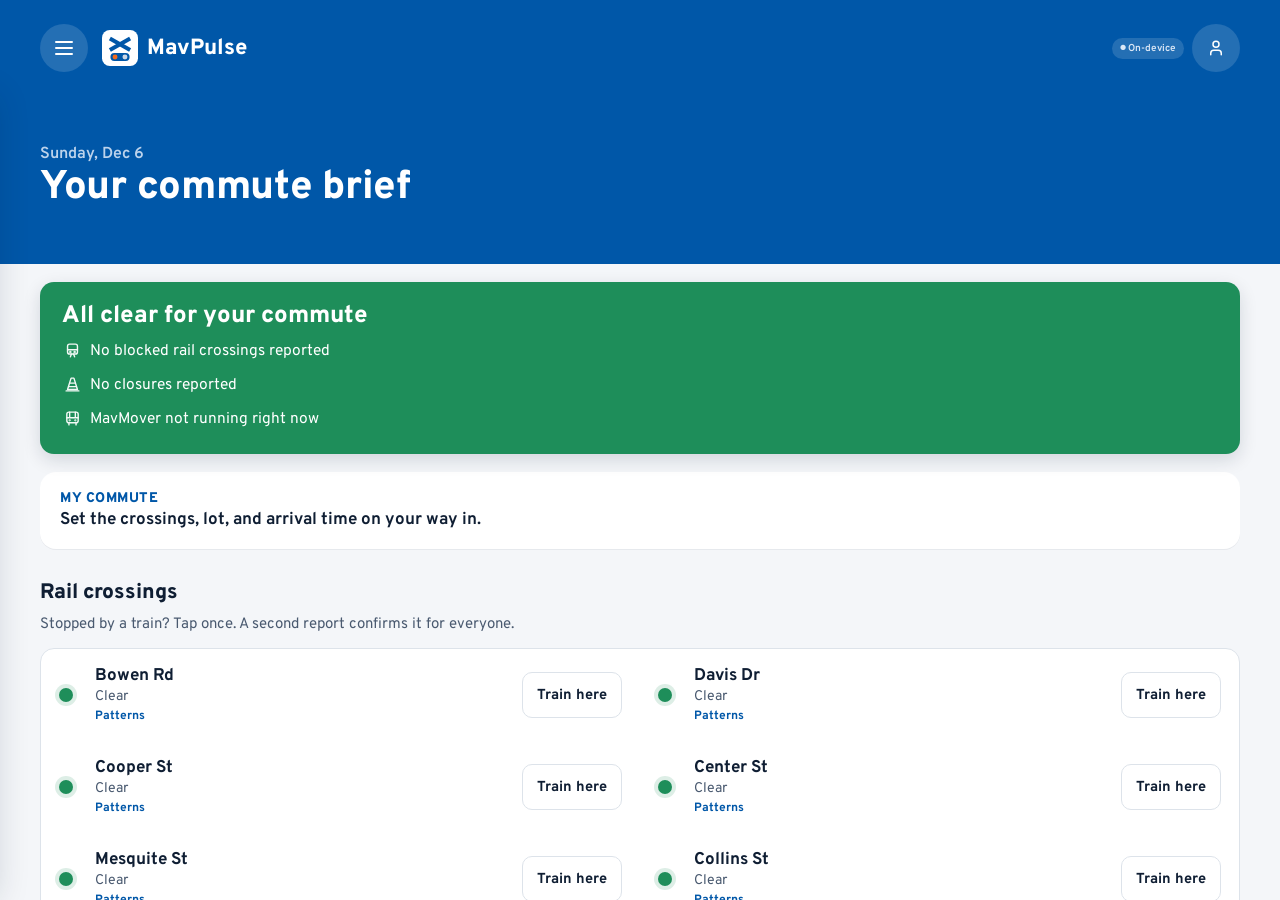
==== commit fa69d64c: "Lock-screen alerts for mobile and tablet. Responsiveness UI/UX. Styling views. Burguer Menu for Desk" ====
--- a/index.html
+++ b/index.html
@@ -72,7 +72,11 @@
     </div>
 
     <header class="app-bar">
-        <div class="app-brand"><svg class="brand-mark" viewBox="0 0 32 32" aria-hidden="true"><rect width="32" height="32" rx="7" fill="#fff"/><g stroke="#0057a8" stroke-width="3.6" stroke-linecap="butt"><path d="M7 7.5l18 10.2M25 7.5L7 17.7"/></g><rect x="7.5" y="20.5" width="17" height="7" rx="3.5" fill="#0057a8"/><circle cx="11.6" cy="24" r="2.2" fill="#f26b1d"/><circle cx="20.4" cy="24" r="2.2" fill="#cbd6e4"/></svg>MavPulse</div>
+        <button class="icon-btn desktop-menu-toggle" id="desktop-menu-toggle" type="button" aria-label="Open navigation menu" aria-expanded="false" aria-controls="section-nav">
+            <svg class="i menu-icon-bars" aria-hidden="true" viewBox="0 0 24 24"><path d="M4 6h16M4 12h16M4 18h16"/></svg>
+            <svg class="i menu-icon-close" aria-hidden="true"><use href="#i-close"/></svg>
+        </button>
+        <button class="app-brand" id="home-brand" type="button" aria-label="MavPulse home"><svg class="brand-mark" viewBox="0 0 32 32" aria-hidden="true"><rect width="32" height="32" rx="7" fill="#fff"/><g stroke="#0057a8" stroke-width="3.6" stroke-linecap="butt"><path d="M7 7.5l18 10.2M25 7.5L7 17.7"/></g><rect x="7.5" y="20.5" width="17" height="7" rx="3.5" fill="#0057a8"/><circle cx="11.6" cy="24" r="2.2" fill="#f26b1d"/><circle cx="20.4" cy="24" r="2.2" fill="#cbd6e4"/></svg>MavPulse</button>
         <div class="app-bar-right">
             <span class="sync-pill" id="sync-pill" title="Data mode">Connecting…</span>
             <button class="icon-btn" id="open-profile" type="button" aria-label="Profile and settings"><svg class="i" aria-hidden="true"><use href="#i-user"/></svg></button>
@@ -268,7 +272,8 @@
         </section>
     </main>
 
-    <nav class="tab-bar" aria-label="Sections">
+    <button class="desktop-nav-backdrop" id="desktop-nav-backdrop" type="button" aria-label="Close navigation menu" hidden></button>
+    <nav class="tab-bar" id="section-nav" aria-label="Sections">
         <span class="tab-glider" id="tab-glider" aria-hidden="true"></span>
         <button class="tab-item active" data-view="home" aria-current="page"><span class="tab-icon"><svg class="i" aria-hidden="true"><use href="#i-home"/></svg></span><span class="tab-label">Home</span></button>
         <button class="tab-item" data-view="map"><span class="tab-icon"><svg class="i" aria-hidden="true"><use href="#i-map"/></svg></span><span class="tab-label">Map</span></button>
@@ -350,7 +355,7 @@
             <div class="warn-card" id="notify-blocked" hidden>
                 <strong>Notifications are blocked</strong>
                 <p>Your phone is blocking alerts, so you'll only see them inside the app.</p>
-                <p class="section-hint">iPhone: Settings → Notifications, or Safari → this site → Allow. Android: the lock icon in the address bar → Permissions → Notifications → Allow. If MavPulse is installed, also allow notifications for the app. A fully closed app cannot be woken without a push server, which this free host does not run. Android can still show a lock-screen alert while the installed app is in the background.</p>
+                <p class="section-hint">iPhone/iPad: add MavPulse to the Home Screen (iOS/iPadOS 16.4+), then allow notifications in Settings → Notifications → MavPulse. Android: allow notifications in app settings or Chrome site settings. Keep MavPulse running in the background for live alerts; fully closed apps need a push server, which this host does not run.</p>
             </div>
 
             <h3>Install on your phone</h3>
--- a/style.css
+++ b/style.css
@@ -1532,3 +1532,205 @@
 .kind-badge.uta { background: var(--mav-blue); color: #fff; }
 .kind-badge.other { background: #e6edf5; color: var(--ink); }
 
+/* Responsive app shell and larger-screen layouts */
+@media (max-width: 500px) {
+    .phone-container { width: 100%; }
+}
+
+@media (min-width: 501px) {
+    body { min-height: 100dvh; }
+    .phone-container {
+        width: 100%;
+        max-width: 1440px;
+        height: 100dvh;
+        min-width: 0;
+    }
+    .phone-screen { min-width: 0; }
+}
+
+@media (min-width: 600px) {
+    .app-bar { padding-right: 24px; padding-left: 24px; }
+    .view-header { padding-right: 24px; padding-left: 24px; }
+    .view-body { width: 100%; max-width: 960px; margin-right: auto; margin-left: auto; padding: 22px 24px; }
+    .map-canvas { height: min(55vh, 560px); min-height: 360px; }
+}
+
+@media (min-width: 768px) {
+    #view-report .view-body {
+        display: grid;
+        grid-template-columns: repeat(2, minmax(0, 1fr));
+        align-content: start;
+        gap: 16px;
+    }
+    #view-report .safety-note,
+    #view-report .points-card { grid-column: 1 / -1; margin-bottom: 0; }
+    #view-report .report-block { min-width: 0; margin-bottom: 0; }
+    #view-study .study-list,
+    #view-transit .route-list { display: grid; grid-template-columns: repeat(2, minmax(0, 1fr)); gap: 12px; }
+    #view-study .study-card { min-width: 0; margin-bottom: 0; }
+}
+
+@media (min-width: 900px) {
+    body { align-items: stretch; }
+    .phone-container {
+        width: 100%;
+        max-width: none;
+        height: 100dvh;
+        min-height: 100dvh;
+        border-radius: 0;
+        overflow: hidden;
+    }
+    .phone-screen { border-radius: 0; }
+    .app-bar { min-height: 96px; padding: 22px 40px; }
+    .app-brand { font-size: 22px; }
+    .brand-mark { width: 36px; height: 36px; flex-basis: 36px; }
+    .app-bar .icon-btn { width: 48px; height: 48px; }
+    .view-header {
+        display: flex;
+        flex-direction: column;
+        justify-content: center;
+        min-height: 168px;
+        padding: 30px max(40px, calc(50% - 760px)) 36px;
+    }
+    .view-tagline { font-size: 16px; }
+    .view-title { font-size: 40px; }
+    .view-body { max-width: 1600px; padding: 32px 40px; }
+    .section-title { margin: 30px 0 8px; font-size: 21px; }
+    .section-hint { font-size: 15px; line-height: 1.5; }
+    .brief-card { padding: 20px 22px; margin-bottom: 18px; }
+    .brief-headline { font-size: 24px; }
+    .brief-lines { gap: 9px; }
+    .brief-lines li { font-size: 15.5px; }
+    .commute-card { width: 100%; margin: 0 0 18px; padding: 18px 20px; }
+    .commute-kicker { font-size: 14px; }
+    #commute-summary { font-size: 17px; }
+    .row-btn { min-height: 46px; padding: 10px 14px; font-size: 14.5px; }
+    .pill-btn { min-height: 46px; padding: 10px 14px; font-size: 14.5px; }
+    .primary-btn { min-height: 56px; font-size: 17px; }
+    .small-btn { min-height: 46px; padding: 10px 14px; font-size: 14px; }
+    .report-block { padding: 20px; }
+    .report-block h3 { font-size: 19px; }
+    .big-btn { min-height: 76px; padding: 16px; }
+    .chip { min-height: 46px; padding: 10px 14px; font-size: 14.5px; }
+    .study-card { padding: 18px; }
+    .card-title-main { font-size: 18px; }
+    .study-status { font-size: 14px; }
+    .route-card { padding: 16px; }
+    .route-name { font-size: 16.5px; }
+    .route-status { font-size: 14px; }
+    #view-home #crossing-list {
+        display: grid;
+        grid-template-columns: repeat(2, minmax(0, 1fr));
+    }
+    #view-home #crossing-list .signal-row {
+        min-width: 0;
+        gap: 14px;
+        padding: 16px 18px;
+        border-bottom: 0;
+        border-radius: 12px;
+    }
+    .crossing-name { font-size: 17px; }
+    .crossing-sub { font-size: 14px; }
+    .filter-bar { max-width: 1600px; margin-right: auto; margin-left: auto; padding: 16px 40px 12px; }
+    .filter-chip { min-height: 44px; padding: 9px 14px; font-size: 15px; }
+    .map-canvas { width: calc(100% - 80px); max-width: 1520px; height: min(68vh, 740px); min-height: 460px; margin-right: auto; margin-left: auto; }
+    .map-footer-text,
+    .map-legend { width: 100%; max-width: 1600px; margin-right: auto; margin-left: auto; padding-right: 40px; padding-left: 40px; }
+}
+
+.desktop-menu-toggle { display: none; }
+
+@media (min-width: 900px) {
+    .app-bar { justify-content: flex-start; gap: 14px; }
+    .desktop-menu-toggle { display: inline-flex; flex: 0 0 48px; }
+    .desktop-menu-toggle .menu-icon-bars,
+    .desktop-menu-toggle .menu-icon-close { width: 24px; height: 24px; }
+    .desktop-menu-toggle .menu-icon-close { stroke-width: 2.8; }
+    .desktop-menu-toggle[aria-expanded="true"] {
+        border: 2px solid #fff;
+        background: #fff;
+        color: var(--mav-blue);
+        box-shadow: 0 0 0 3px rgba(255, 255, 255, 0.25), 0 3px 10px rgba(15, 30, 51, 0.24);
+    }
+    .desktop-menu-toggle .menu-icon-close { display: none; }
+    .desktop-menu-toggle[aria-expanded="true"] .menu-icon-bars { display: none; }
+    .desktop-menu-toggle[aria-expanded="true"] .menu-icon-close { display: block; }
+    .app-brand {
+        margin-right: auto;
+        padding: 0;
+        border: 0;
+        background: transparent;
+        color: inherit;
+        text-align: left;
+        cursor: pointer;
+    }
+
+    .tab-bar {
+        position: absolute;
+        top: 96px;
+        right: auto;
+        bottom: 0;
+        left: 0;
+        z-index: 40;
+        display: flex;
+        flex: initial;
+        flex-direction: column;
+        gap: 4px;
+        width: min(320px, 85vw);
+        height: auto;
+        min-height: 0;
+        padding: 20px 16px 24px;
+        border: 0;
+        border-right: 1px solid var(--line);
+        background: #fff;
+        box-shadow: 12px 0 32px rgba(15, 30, 51, 0.16);
+        transform: translateX(-105%);
+        transition: transform 0.25s var(--ease-out);
+    }
+    .tab-bar.drawer-open { transform: translateX(0); }
+    .tab-glider { display: none; }
+    .tab-item {
+        flex: 0 0 58px;
+        flex-direction: row;
+        justify-content: flex-start;
+        gap: 14px;
+        width: 100%;
+        padding: 0 14px;
+        border-radius: 12px;
+        color: var(--ink-2);
+    }
+    .tab-item.active { background: #eef4fb; color: var(--mav-blue); }
+    .tab-item .tab-icon .i { width: 24px; height: 24px; }
+    .tab-item .tab-icon,
+    .tab-item.active .tab-icon,
+    .tab-item.tab-report.active .tab-icon { margin: 0; transform: none; }
+    .tab-item.tab-report .tab-icon {
+        flex: 0 0 26px;
+        width: 26px;
+        height: 26px;
+        padding: 2px;
+        border: 1.5px solid var(--ink-2);
+        background: transparent;
+        color: var(--ink-2);
+        box-shadow: none;
+    }
+    .tab-item.tab-report .tab-icon .i { width: 18px; height: 18px; }
+    .tab-label { font-size: 16px; }
+    .tab-item.tab-report.active .tab-label { color: var(--blaze-deep); }
+    .desktop-nav-backdrop {
+        position: absolute;
+        inset: 96px 0 0;
+        z-index: 35;
+        display: block;
+        border: 0;
+        background: rgba(15, 30, 51, 0.36);
+        cursor: pointer;
+    }
+    .desktop-nav-backdrop[hidden] { display: none; }
+    .desktop-nav-backdrop:active { transform: none; }
+}
+
+@media (min-width: 900px) and (prefers-reduced-motion: reduce) {
+    .tab-bar { transition: none; }
+}
+
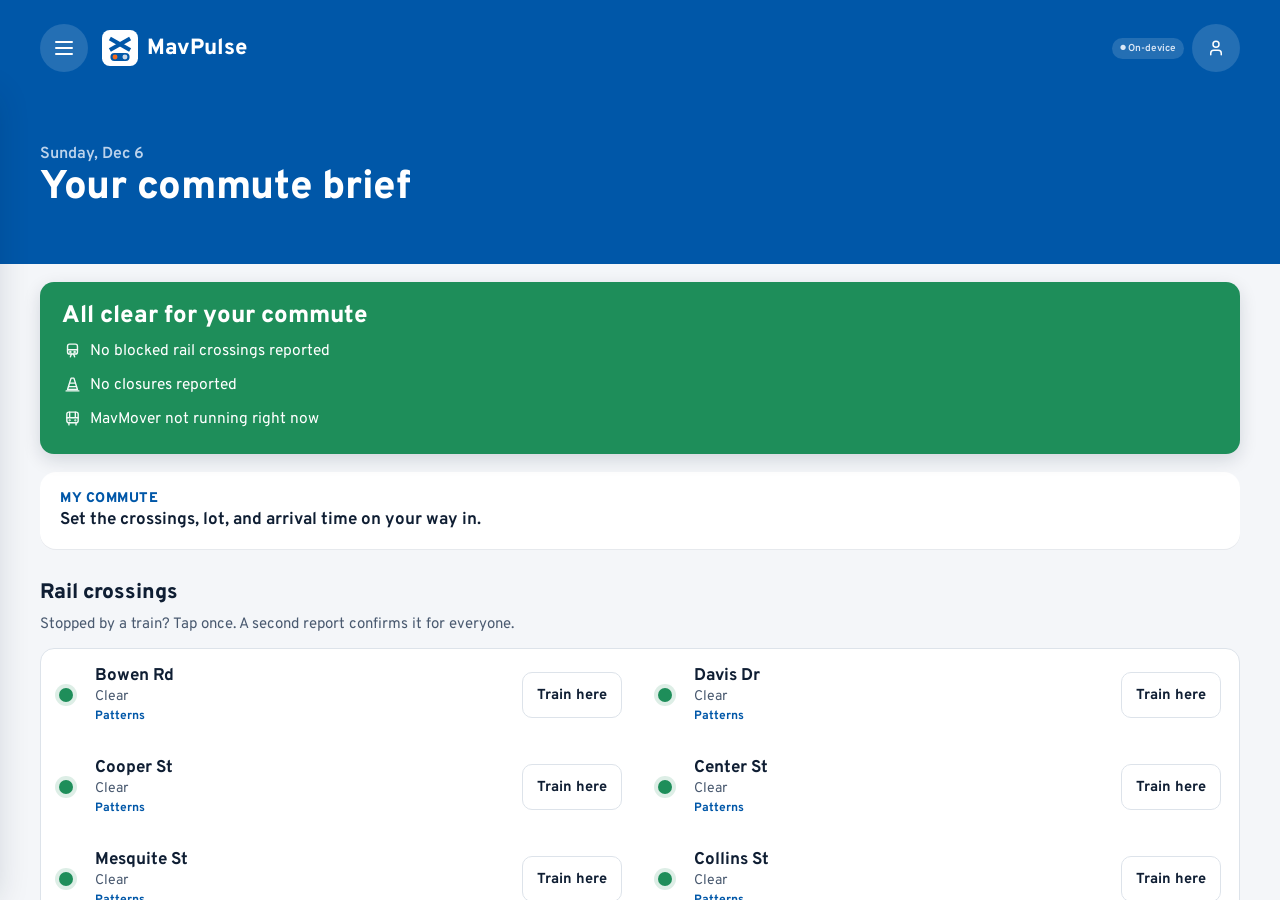
==== commit 2756ca6f: "Sign-up: tell users the verification email often lands in Junk" ====
--- a/index.html
+++ b/index.html
@@ -82,7 +82,7 @@
             <button class="icon-btn" id="open-profile" type="button" aria-label="Profile and settings"><svg class="i" aria-hidden="true"><use href="#i-user"/></svg></button>
         </div>
     </header>
-    <div class="offline-banner" id="offline-banner" hidden>You're offline. Showing the last conditions we loaded<span id="offline-since"></span>. Reports you make stay on this phone until you're back online.</div>
+    <div class="offline-banner" id="offline-banner" hidden>You're offline. Showing saved campus data<span id="offline-since"></span>. New reports stay on this phone until you're back online.</div>
 
     <main class="main-content">
 
@@ -109,13 +109,14 @@
                 <h2 class="section-title">Rail crossings</h2>
                 <p class="section-hint">Stopped by a train? Tap once. A second report confirms it for everyone.</p>
                 <div class="signal-board" id="crossing-list" aria-live="polite"></div>
+                <button class="invite-line" type="button" data-invite>Trains confirm faster with more reporters. <b>Invite a classmate</b></button>
 
                 <h2 class="section-title">Closures reported by commuters</h2>
                 <div id="closure-list" class="report-list"></div>
 
                 <div class="emergency-card">
                     <div class="emergency-title">UTA emergency alerts</div>
-                    <p>Official MavAlerts go out by text and email. Verified MavPulse admins relay them here, but sign up so you never miss one.</p>
+                    <p>Official MavAlerts go out by text and email. Verified MavPulse campus moderators relay them here, but sign up so you never miss one.</p>
                     <div class="row-btns">
                         <a class="pill-btn" id="link-mavalert" target="_blank" rel="noopener">Sign up for MavAlert <svg class="i sm" aria-hidden="true"><use href="#i-ext"/></svg></a>
                         <a class="pill-btn" id="link-emergency" target="_blank" rel="noopener">UTA emergency info <svg class="i sm" aria-hidden="true"><use href="#i-ext"/></svg></a>
@@ -140,11 +141,13 @@
                     </div>
 
                     <h2 class="section-title">City road work</h2>
-                    <p class="section-hint">Barricaded work zones from the City of Arlington's permit data.</p>
+                    <p class="section-hint">Barricaded work zones from the City of Arlington's right-of-way permits near campus. These include lane and sidewalk work, so they differ from the city's <a href="https://www.arlingtontx.gov/City-Services/Transportation-Streets-Traffic/Streets-and-Traffic/Street-Closures" target="_blank" rel="noopener">Street Closure List</a>. <a href="#" data-open-sources>See the exact query</a>.</p>
                     <div id="roadwork-list" class="report-list"><div class="skeleton"></div><div class="skeleton short"></div></div>
 
                     <h2 class="section-title">Campus updates</h2>
                     <div id="update-list" class="report-list"></div>
+
+                    <button class="sources-btn" type="button" data-open-sources><svg class="i sm" aria-hidden="true"><use href="#i-ext"/></svg>Where this data comes from</button>
                 </details>
             </div>
         </section>
@@ -245,9 +248,9 @@
             </div>
             <div class="filter-bar study-filter-bar" aria-label="Study spot filters">
                 <button class="filter-chip active" type="button" data-study-filter="all" aria-pressed="true">All</button>
-                <button class="filter-chip" type="button" data-study-filter="open" aria-pressed="false">Reported open</button>
-            </div>
-            <div class="study-intro">There is no public seat-count feed for UTA study spaces, so MavPulse only shows what students report. Reports count for 60 minutes and earn you points.</div>
+                <button class="filter-chip" type="button" data-study-filter="open" aria-pressed="false">Open now</button>
+            </div>
+            <div class="study-intro"><b>✓ Official</b> lines come straight from UTA Libraries (live hours, and a live headcount for Central Library). <b>Posted hours</b> come from a UTA document and don't track holidays. <b>Students</b> lines are reports from MavPulse users, which count for 60 minutes and earn points.</div>
             <div class="view-body study-list" id="study-list"></div>
         </section>
 
@@ -301,8 +304,14 @@
         <div class="sheet-body">
             <div class="points-card" id="profile-points"></div>
 
-            <h3>Weekly leaderboard</h3>
-            <p class="section-hint">UTA emails and other accounts are ranked on separate boards.</p>
+            <button class="invite-btn" type="button" data-invite><svg class="i sm" aria-hidden="true"><use href="#i-plus"/></svg>Invite classmates</button>
+
+            <h3>Leaderboard</h3>
+            <div class="seg lb-seg" role="radiogroup" aria-label="Leaderboard period" id="lb-period">
+                <button type="button" data-period="week" class="on" aria-checked="true">This week</button>
+                <button type="button" data-period="semester" aria-checked="false">Semester</button>
+            </div>
+            <p class="section-hint">UTA emails and other accounts are ranked on separate boards. <b>Accuracy</b> is how often other commuters backed up your reports instead of contradicting them.</p>
             <h4 class="lb-label">UTA</h4>
             <ol class="leaderboard" id="leaderboard" aria-label="UTA reporters this week"></ol>
             <h4 class="lb-label">Other</h4>
@@ -320,6 +329,7 @@
                         <input type="text" id="acct-name" placeholder="First name (shown on the board)" autocomplete="given-name" maxlength="20">
                         <input type="email" id="acct-email" placeholder="you@mavs.uta.edu" autocomplete="username" required>
                         <input type="password" id="acct-pass" placeholder="Password (6+ characters)" autocomplete="new-password" minlength="6" required>
+                        <p class="section-hint">We'll email you a link to confirm. It often lands in <b>Junk</b>.</p>
                         <div class="acct-btns">
                             <button class="small-btn" type="submit" data-act="signup">Create account</button>
                             <button class="text-btn" type="submit" data-act="signin">I already have one</button>
@@ -327,7 +337,8 @@
                     </form>
                 </div>
                 <div id="acct-verify" hidden>
-                    <p class="section-hint"><span class="kind-badge" id="acct-badge-verify">UTA</span> <b>Check your inbox.</b> We sent a link to <b id="acct-verify-email"></b>. Tap it, then come back here. You can keep reporting meanwhile; your points are saved. (Not there? Check Junk.)</p>
+                    <p class="section-hint"><span class="kind-badge" id="acct-badge-verify">UTA</span> <b>Check your inbox.</b> We sent a link to <b id="acct-verify-email"></b>. Tap it, then come back here. You can keep reporting meanwhile; your points are saved.</p>
+                    <div class="junk-note"><b>Not in your inbox? Check your Junk / Spam folder.</b> UTA Outlook usually puts it there. Look for <b>noreply@mavpulse-2d2fc.firebaseapp.com</b>, then mark it "Not junk".</div>
                     <div class="acct-btns">
                         <button class="small-btn" id="acct-check" type="button">I verified it</button>
                         <button class="text-btn" id="acct-resend" type="button">Resend the link</button>
@@ -370,18 +381,26 @@
             <div class="form-msg" id="sim-msg" aria-live="polite"></div>
             </div>
 
-            <h3>Admins</h3>
+            <details class="mod-fold" id="mod-fold">
+            <summary><span>Campus moderators</span><span class="mod-tag">Staff only</span></summary>
             <div id="admin-area">
-                <p class="section-hint">Admins post official campus updates and remove bad reports. We recruit them from UTA commuter groups and ACM; the team adds each one by hand.</p>
+                <p class="section-hint"><b>You don't need this to use MavPulse.</b> Moderators are UTA staff and student-org leaders who keep the shared feed trustworthy:</p>
+                <ul class="mod-list">
+                    <li>Relay official UTA MavAlerts into the app</li>
+                    <li>Post campus updates, like a garage closed for an event</li>
+                    <li>Remove false or abusive reports</li>
+                </ul>
+                <p class="section-hint" id="mod-count"></p>
+                <p class="section-hint">There is no public sign-up: the team adds each moderator by hand, and the database rules refuse anyone who isn't on that list.</p>
                 <form id="admin-form" class="admin-form" autocomplete="on">
-                    <input type="email" id="admin-email" placeholder="Admin email" autocomplete="username" required>
+                    <input type="email" id="admin-email" placeholder="Moderator email" autocomplete="username" required>
                     <input type="password" id="admin-pass" placeholder="Password" autocomplete="current-password" required>
-                    <button class="small-btn" type="submit">Admin sign in</button>
+                    <button class="small-btn" type="submit">Moderator sign in</button>
                 </form>
-                <a class="text-btn" id="admin-volunteer" href="#">Want to be an admin? Email the team</a>
+                <a class="text-btn" id="admin-volunteer" href="#">Work for PATS, UTA Police or a student org? Ask to moderate</a>
             </div>
             <div id="admin-panel" hidden>
-                <p class="section-hint">Signed in as admin: <b id="admin-who"></b></p>
+                <p class="section-hint">Signed in as moderator: <b id="admin-who"></b></p>
                 <form id="update-form" class="admin-form">
                     <input type="text" id="update-title" maxlength="80" placeholder="Update title" required>
                     <textarea id="update-body" maxlength="280" rows="3" placeholder="Message (max 280 characters)" required></textarea>
@@ -390,8 +409,10 @@
                 </form>
                 <button class="text-btn" id="admin-signout" type="button">Sign out</button>
             </div>
+            </details>
             <div class="form-msg" id="admin-msg" aria-live="polite"></div>
 
+            <button class="sources-btn" type="button" data-open-sources>Where this data comes from</button>
             <p class="source-note" id="about-note"></p>
         </div>
     </aside>
@@ -408,6 +429,7 @@
 <script src="logic.js"></script>
 <script src="store.js"></script>
 <script src="citydata.js"></script>
+<script src="libraries.js"></script>
 <script src="script.js"></script>
 </body>
 </html>
--- a/style.css
+++ b/style.css
@@ -837,7 +837,7 @@
     padding: 12px 16px 6px; padding-top: max(12px, env(safe-area-inset-top));
     background: var(--bg-dark-header); color: #fff;
 }
-.app-brand { font-weight: 800; font-size: 15px; display: flex; align-items: center; gap: 8px; letter-spacing: -0.2px; }
+.app-brand { background: none; color: white; border: none; font-weight: 800; font-size: 15px; display: flex; align-items: center; gap: 8px; letter-spacing: -0.2px; }
 .brand-dot { width: 10px; height: 10px; border-radius: 50%; background: var(--color-orange-alert); box-shadow: 0 0 0 4px rgba(217,83,37,0.25); }
 .app-bar-right { display: flex; align-items: center; gap: 8px; }
 .sync-pill { font-size: 10px; font-weight: 700; padding: 4px 8px; border-radius: 999px; background: #1f2937; color: #cbd5e1; }
@@ -1061,6 +1061,9 @@
 .view-tagline { text-transform: none; letter-spacing: 0; font-size: 13px; font-weight: 600; color: #bcd3ec; margin-bottom: 2px; }
 .view-title { font-size: 28px; font-weight: 800; letter-spacing: -0.3px; line-height: 1.1; }
 .view-body { padding: 16px; }
+@media (max-width: 899px) {
+    .app-bar-right .icon-btn { background: rgba(255,255,255,0.14); }
+}
 
 /* Section headings */
 .section-title { font-size: 17px; font-weight: 800; color: var(--ink); margin: 26px 0 4px; letter-spacing: -0.1px; }
@@ -1734,3 +1737,96 @@
     .tab-bar { transition: none; }
 }
 
+#home-brand.app-brand {
+    background: none;
+    border: none;
+    color: white;
+}
+
+
+/* ===== Iteration 4: official library data on Study ===== */
+.study-head { display: flex; align-items: center; justify-content: space-between; gap: 8px; }
+.official-tag { font-size: 10px; font-weight: 800; letter-spacing: .04em; text-transform: uppercase; color: var(--mav-blue); background: #e6f0fa; border-radius: 6px; padding: 3px 7px; white-space: nowrap; }
+.lib-official { margin: 8px 0 4px; display: grid; gap: 8px; }
+.lib-hours { display: flex; align-items: center; flex-wrap: wrap; gap: 4px; font-size: 12.5px; color: var(--ink-2); }
+.lib-hours strong { color: var(--ink); }
+.lib-hours.open strong { color: var(--signal-green); }
+.lib-hours.closed strong { color: var(--blaze-deep); }
+.lib-hours.muted { font-style: italic; }
+.lib-dot { width: 8px; height: 8px; border-radius: 50%; background: #9aa5b1; margin-right: 2px; }
+.lib-hours.open .lib-dot { background: var(--signal-green); box-shadow: 0 0 0 3px rgba(30,142,90,.18); }
+.lib-hours.closed .lib-dot { background: var(--blaze); }
+.lib-gauge { border: 1px solid var(--line); border-radius: 10px; padding: 10px 12px; background: #fafbfd; --lvl: var(--signal-green); }
+.lib-gauge.medium { --lvl: #b7a300; }
+.lib-gauge.high { --lvl: var(--blaze); }
+.lib-gauge.full { --lvl: #c81e1e; }
+.lib-gauge-top { display: flex; align-items: baseline; gap: 8px; }
+.lib-count { font-size: 26px; font-weight: 800; color: var(--ink); font-variant-numeric: tabular-nums; line-height: 1; }
+.lib-count-label { font-size: 12.5px; font-weight: 700; color: var(--lvl); }
+.lib-bar { height: 8px; border-radius: 4px; background: #e6eaf0; overflow: hidden; margin: 8px 0 6px; }
+.lib-bar span { display: block; height: 100%; border-radius: 4px; background: var(--lvl); transition: width .6s var(--ease-out, ease); }
+.lib-src { font-size: 11px; color: var(--ink-2); }
+
+/* ===== Iteration 4: data sources sheet ===== */
+.sources-btn { display: inline-flex; align-items: center; gap: 6px; margin: 18px 0 6px; background: none; border: 1px dashed var(--line); color: var(--mav-blue); font-weight: 700; font-size: 13px; border-radius: 10px; padding: 10px 12px; cursor: pointer; width: 100%; justify-content: center; }
+.src-group { font-size: 12px; text-transform: uppercase; letter-spacing: .05em; color: var(--ink-2); margin: 18px 0 8px; }
+.src-card { border: 1px solid var(--line); border-radius: 12px; padding: 12px; margin-bottom: 10px; background: #fff; color: var(--ink); }
+.src-head { display: flex; justify-content: space-between; align-items: flex-start; gap: 8px; font-size: 14px; }
+.src-status { font-size: 11px; font-weight: 800; border-radius: 6px; padding: 3px 7px; white-space: nowrap; background: #eef1f5; color: var(--ink-2); }
+.src-status.ok { background: #e3f4ea; color: var(--signal-green); }
+.src-status.bad { background: #fde8e8; color: #b42318; }
+.src-provider { font-size: 12.5px; font-weight: 700; color: var(--mav-blue); margin-top: 4px; }
+.src-how { font-size: 12.5px; color: var(--ink-2); margin-top: 2px; }
+.src-query { display: block; margin-top: 8px; font: 11px/1.4 ui-monospace, SFMono-Regular, Menlo, monospace; background: #0f1e33; color: #d6e4f5; border-radius: 8px; padding: 8px 10px; word-break: break-all; text-decoration: none; max-height: 7.2em; overflow: auto; }
+a.src-query:hover { color: #fff; }
+.src-copy { margin-top: 4px; font-size: 12px; }
+.src-note { font-size: 12px; color: var(--ink-2); margin-top: 8px; line-height: 1.4; background: #fff7ec; border-radius: 8px; padding: 8px 10px; }
+.src-links { display: flex; flex-wrap: wrap; gap: 4px 14px; margin-top: 6px; }
+.src-links .text-btn { font-size: 12.5px; }
+
+/* ===== Iteration 4: campus moderators fold ===== */
+.mod-fold { margin-top: 22px; border: 1px solid var(--line); border-radius: 12px; padding: 0 12px; background: #fff; }
+.mod-fold > summary { list-style: none; cursor: pointer; display: flex; align-items: center; justify-content: space-between; padding: 12px 0; font-weight: 800; color: var(--ink); }
+.mod-fold > summary::-webkit-details-marker { display: none; }
+.mod-fold > summary::after { content: "▾"; color: var(--ink-2); margin-left: 8px; transition: transform .2s; }
+.mod-fold[open] > summary::after { transform: rotate(180deg); }
+.mod-fold > summary span:first-child { margin-right: auto; }
+.mod-tag { font-size: 10px; font-weight: 800; text-transform: uppercase; letter-spacing: .04em; color: var(--ink-2); background: #eef1f5; border-radius: 6px; padding: 3px 7px; }
+.mod-fold[open] { padding-bottom: 12px; }
+.mod-list { margin: 4px 0 8px 18px; font-size: 13px; color: var(--ink-2); line-height: 1.5; }
+
+/* ===== Iteration 4: leaderboard period, accuracy, invite ===== */
+.lb-seg { margin: 6px 0 8px; }
+.acc-badge { display: inline-block; margin-left: 6px; font-size: 10px; font-weight: 800; border-radius: 6px; padding: 2px 6px; vertical-align: middle; }
+.acc-badge.good { background: #e3f4ea; color: var(--signal-green); }
+.acc-badge.warn { background: #fff1e6; color: var(--blaze-deep); }
+.points-sub.accuracy { font-weight: 700; }
+.lb-empty .text-btn { font-size: inherit; }
+.invite-btn { display: flex; align-items: center; justify-content: center; gap: 6px; width: 100%; margin: 12px 0 4px; padding: 11px 12px; border-radius: 10px; border: 0; background: var(--blaze); color: #fff; font-weight: 800; font-size: 14px; cursor: pointer; }
+.invite-btn .i { stroke: #fff; }
+.invite-line { display: block; width: 100%; text-align: left; background: none; border: 0; padding: 8px 2px 2px; font-size: 12.5px; color: var(--ink-2); cursor: pointer; }
+.invite-line b { color: var(--mav-blue); }
+.invite-qr { display: block; margin: 12px auto 6px; width: 220px; height: 220px; border-radius: 12px; border: 1px solid var(--line); background: #fff; padding: 6px; }
+.invite-url { text-align: center; font-weight: 800; color: var(--ink); font-size: 14px; margin-bottom: 12px; }
+.invite-actions { display: flex; flex-wrap: wrap; gap: 8px; justify-content: center; margin-bottom: 10px; }
+
+/* ===== Iteration 4: source tags (official vs. posted vs. students) ===== */
+.src-tag { display: inline-flex; align-items: center; gap: 4px; font-size: 10px; font-weight: 800; letter-spacing: .03em; text-transform: uppercase; border-radius: 6px; padding: 3px 7px; white-space: nowrap; text-decoration: none; vertical-align: middle; }
+.src-tag.official { color: var(--mav-blue); background: #e6f0fa; }
+.src-tag.official::before { content: "✓"; font-size: 11px; }
+.src-tag.usual { color: #6b5a10; background: #f7f1d9; }
+.src-tag.crowd { color: #5b4bb5; background: #eeebfb; }
+.lib-official, .lib-usual { justify-items: start; }
+.lib-usual { margin: 8px 0 4px; display: grid; gap: 6px; }
+.lib-hours.usual-open strong { color: var(--ink); }
+.lib-inside { font-size: 12px; color: var(--ink-2); }
+.study-status { display: flex; align-items: center; flex-wrap: wrap; gap: 6px; margin-top: 10px; }
+.study-status .src-tag { font-size: 9.5px; }
+.nws-alert-card .weather-meta, .roadwork-card .weather-meta { flex-wrap: wrap; gap: 6px; align-items: center; }
+#transit-updated .src-tag { margin-right: 4px; }
+.safety-card > .src-tag, #safety-card > .src-tag { margin-bottom: 6px; }
+#transit-updated { display: flex; flex-wrap: wrap; align-items: center; gap: 4px 6px; }
+
+/* ===== Verification email: point people at Junk ===== */
+.junk-note { margin: 8px 0 10px; padding: 10px 12px; border-radius: 10px; background: #fff4e5; border: 1px solid #f5c58a; color: #7a3d00; font-size: 13px; line-height: 1.45; word-break: break-word; }
+.junk-note b { color: #5c2d00; }
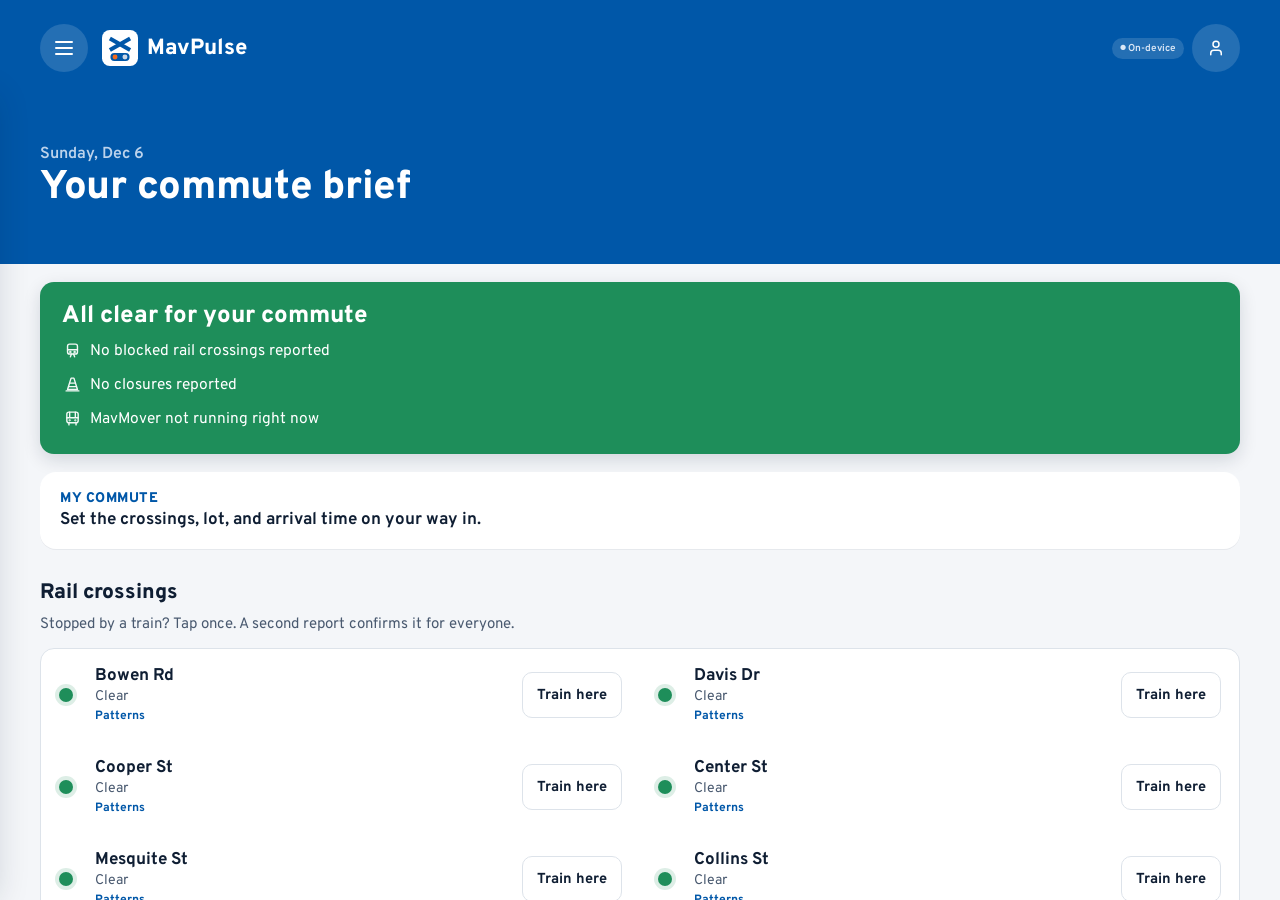
==== commit 99d3b15b: "Show today's Central Library busyness by hour The Study tab draws one bar per open hour from the liv" ====
--- a/index.html
+++ b/index.html
@@ -250,7 +250,7 @@
                 <button class="filter-chip active" type="button" data-study-filter="all" aria-pressed="true">All</button>
                 <button class="filter-chip" type="button" data-study-filter="open" aria-pressed="false">Open now</button>
             </div>
-            <div class="study-intro"><b>✓ Official</b> lines come straight from UTA Libraries (live hours, and a live headcount for Central Library). <b>Posted hours</b> come from a UTA document and don't track holidays. <b>Students</b> lines are reports from MavPulse users, which count for 60 minutes and earn points.</div>
+            <div class="study-intro"><b>✓ Official</b> lines come straight from UTA Libraries (live hours, and a live headcount for Central Library). The bars under Central Library are today's door counts: the colored one is now, and the tallest is the busiest hour so far. <b>Posted hours</b> come from a UTA document and don't track holidays. <b>Students</b> lines are reports from MavPulse users, which count for 60 minutes and earn points.</div>
             <div class="view-body study-list" id="study-list"></div>
         </section>
 
--- a/style.css
+++ b/style.css
@@ -1766,6 +1766,17 @@
 .lib-bar { height: 8px; border-radius: 4px; background: #e6eaf0; overflow: hidden; margin: 8px 0 6px; }
 .lib-bar span { display: block; height: 100%; border-radius: 4px; background: var(--lvl); transition: width .6s var(--ease-out, ease); }
 .lib-src { font-size: 11px; color: var(--ink-2); }
+.lib-pop { width: 100%; margin-top: 4px; }
+.lib-pop-head { display: flex; justify-content: space-between; align-items: baseline; gap: 8px; margin-bottom: 6px; }
+.lib-pop-title { font-size: 12px; font-weight: 800; letter-spacing: 0.04em; text-transform: uppercase; color: var(--ink-2); }
+.lib-pop-summary { font-size: 12px; font-weight: 700; color: var(--ink); text-align: right; }
+.lib-pop-chart { display: flex; align-items: flex-end; gap: 3px; height: 68px; margin-bottom: 14px; }
+.pop-col { position: relative; flex: 1; min-width: 0; height: 100%; display: flex; flex-direction: column; justify-content: flex-end; align-items: center; }
+.pop-bar { display: block; width: 100%; height: 0; border-radius: 3px 3px 0 0; background: #c5d4e6; }
+.pop-col.is-now .pop-bar { background: var(--mav-blue); }
+.pop-col.is-peak:not(.is-now) .pop-bar { background: var(--blaze); }
+.pop-col.is-empty .pop-bar { height: 3px !important; background: #e6ebf2; }
+.pop-tick { position: absolute; left: 50%; bottom: -14px; transform: translateX(-50%); font-size: 9px; font-weight: 700; color: var(--ink-2); line-height: 12px; white-space: nowrap; }
 
 /* ===== Iteration 4: data sources sheet ===== */
 .sources-btn { display: inline-flex; align-items: center; gap: 6px; margin: 18px 0 6px; background: none; border: 1px dashed var(--line); color: var(--mav-blue); font-weight: 700; font-size: 13px; border-radius: 10px; padding: 10px 12px; cursor: pointer; width: 100%; justify-content: center; }
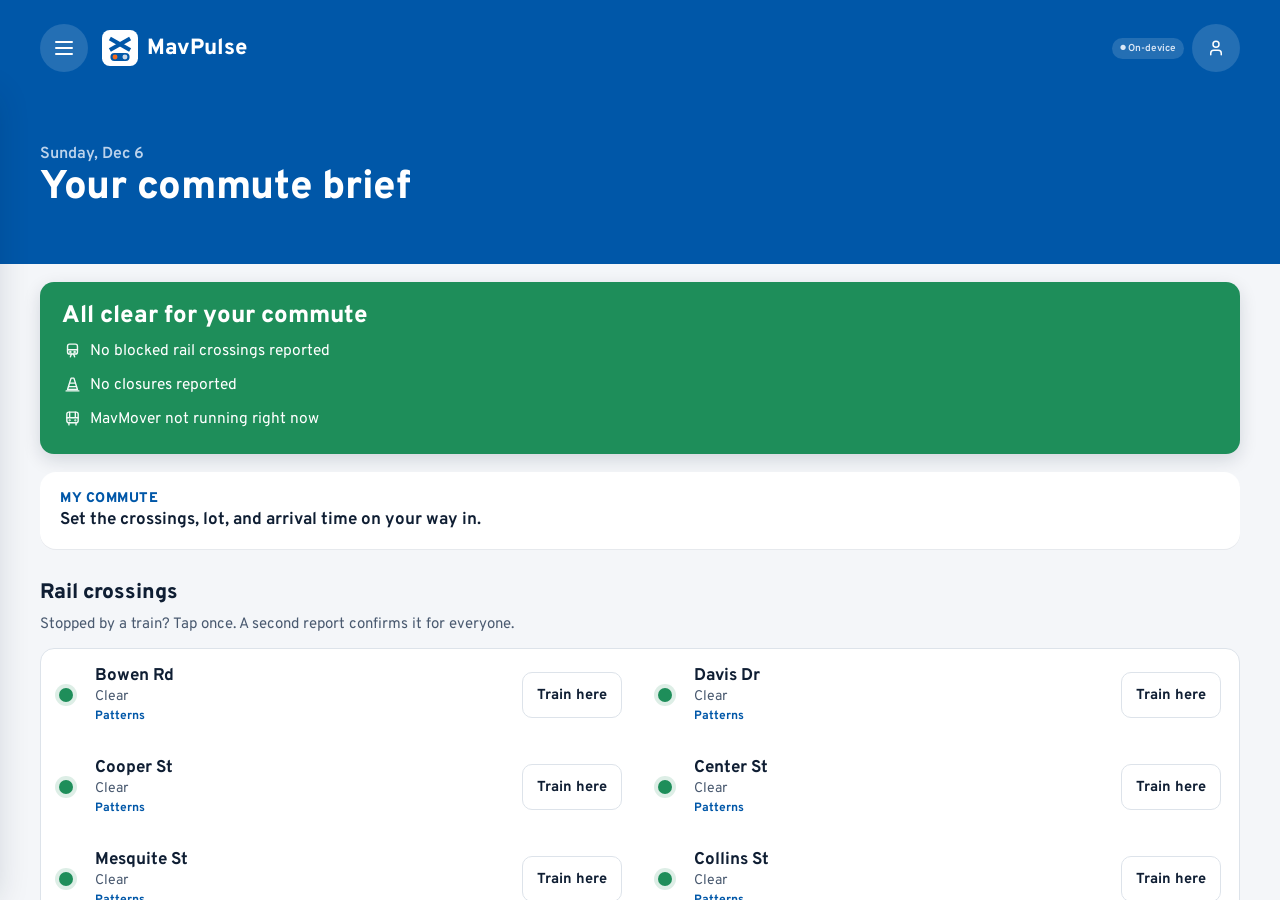
==== commit a857746c: "Ask for a tap when you are at a rail crossing Within 180 m the app offers Train here, Still blocked," ====
--- a/index.html
+++ b/index.html
@@ -276,6 +276,13 @@
     </main>
 
     <button class="desktop-nav-backdrop" id="desktop-nav-backdrop" type="button" aria-label="Close navigation menu" hidden></button>
+    <div class="here-card" id="here-card" hidden>
+        <div class="here-copy">
+            <strong class="here-title" id="here-title">You're at a crossing</strong>
+            <span class="here-sub" id="here-sub"></span>
+        </div>
+        <div class="here-actions" id="here-actions"></div>
+    </div>
     <nav class="tab-bar" id="section-nav" aria-label="Sections">
         <span class="tab-glider" id="tab-glider" aria-hidden="true"></span>
         <button class="tab-item active" data-view="home" aria-current="page"><span class="tab-icon"><svg class="i" aria-hidden="true"><use href="#i-home"/></svg></span><span class="tab-label">Home</span></button>
--- a/style.css
+++ b/style.css
@@ -1188,6 +1188,14 @@
 
 /* Tab bar: light, blue active, orange Report */
 .tab-bar { background: #fff; border-top: 1px solid var(--line); min-height: 62px; padding-top: 4px; }
+.here-card { flex: 0 0 auto; display: flex; flex-direction: column; gap: 8px; padding: 10px 12px 12px; background: #fff; border-top: 1px solid var(--line); z-index: 30; }
+.here-card[hidden] { display: none; }
+.here-title { display: block; font-size: 15px; font-weight: 800; color: var(--ink); }
+.here-sub { display: block; font-size: 12.5px; line-height: 1.35; color: var(--ink-2); margin-top: 2px; }
+.here-actions { display: flex; gap: 8px; }
+.here-btn { flex: 1; border: 0; border-radius: 10px; min-height: 40px; padding: 8px; font-weight: 800; font-size: 13px; background: var(--blaze); color: #fff; cursor: pointer; }
+.here-btn.ok { background: var(--signal-green); }
+.here-wait { font-size: 12.5px; color: var(--ink-2); }
 .tab-item { color: #6b7a8f; gap: 2px; }
 .tab-item .tab-icon .i { width: 22px; height: 22px; }
 .tab-label { font-size: 11px; font-weight: 700; }
